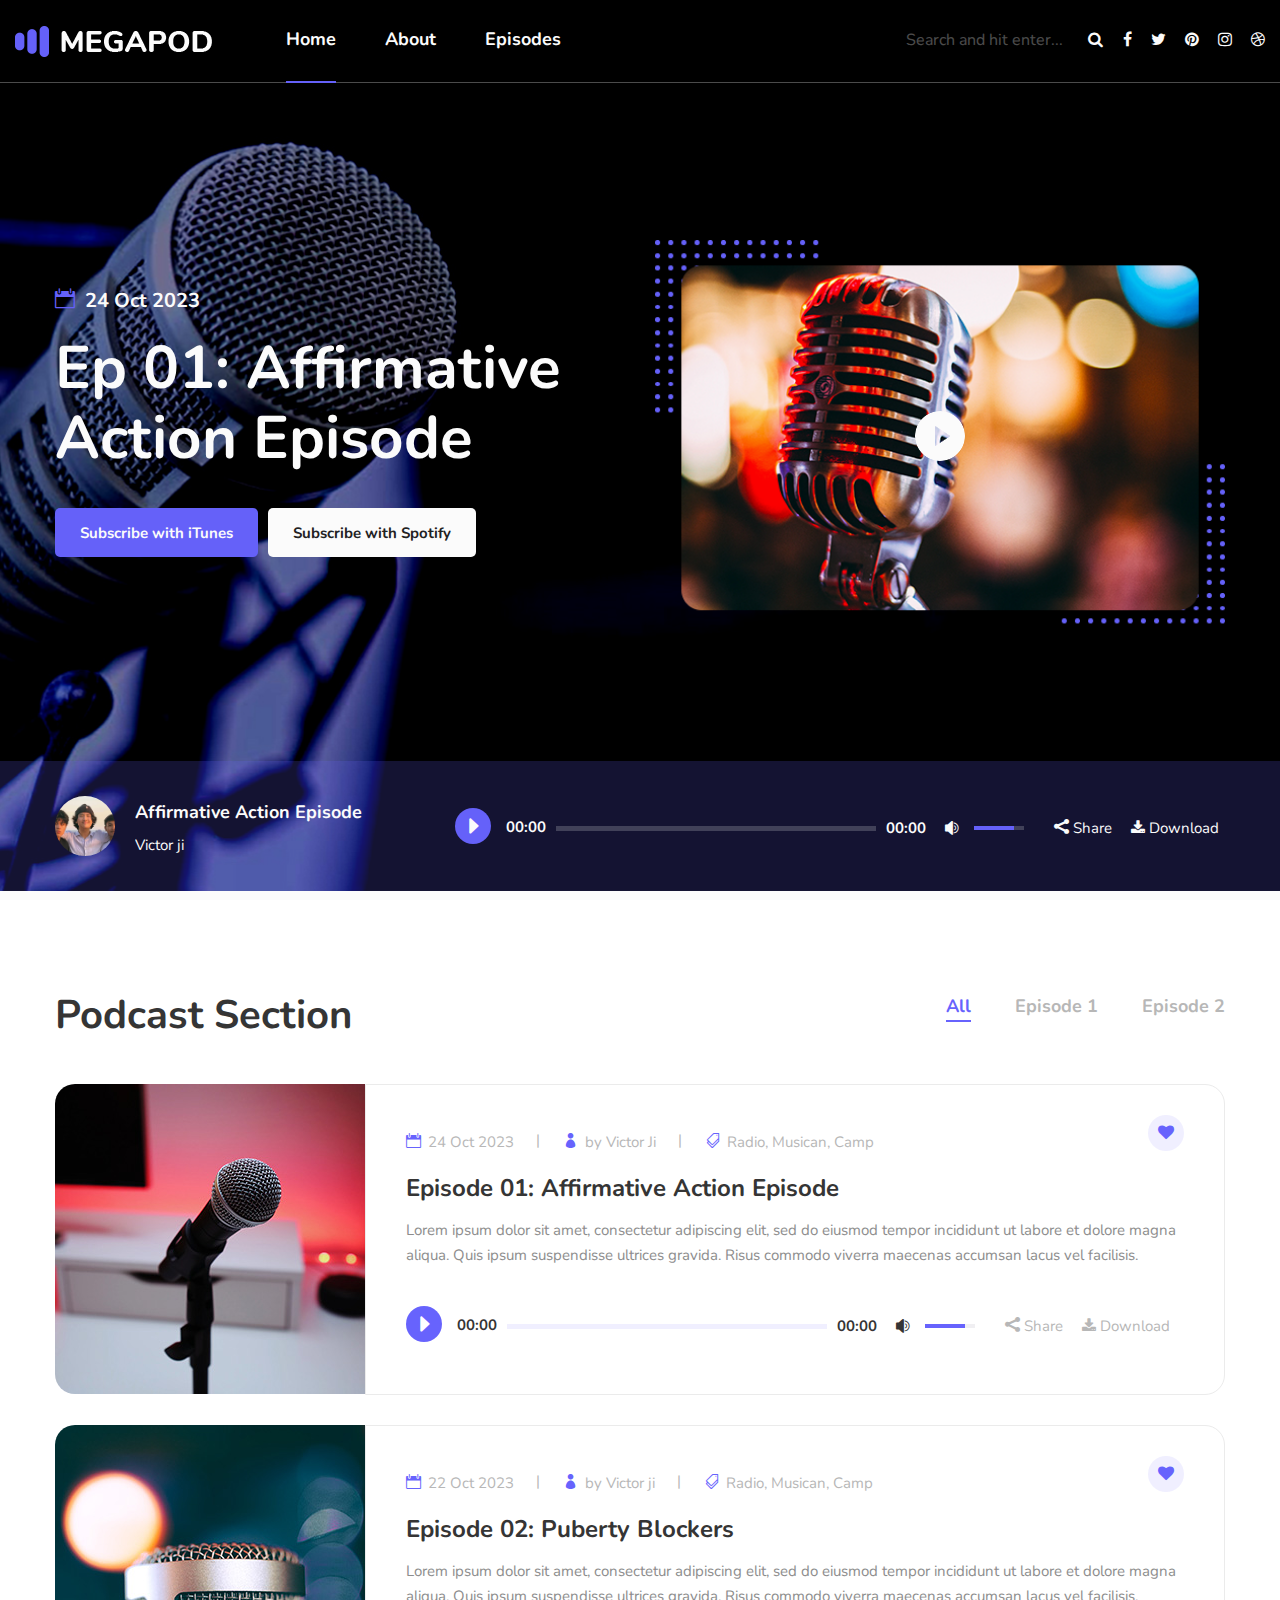
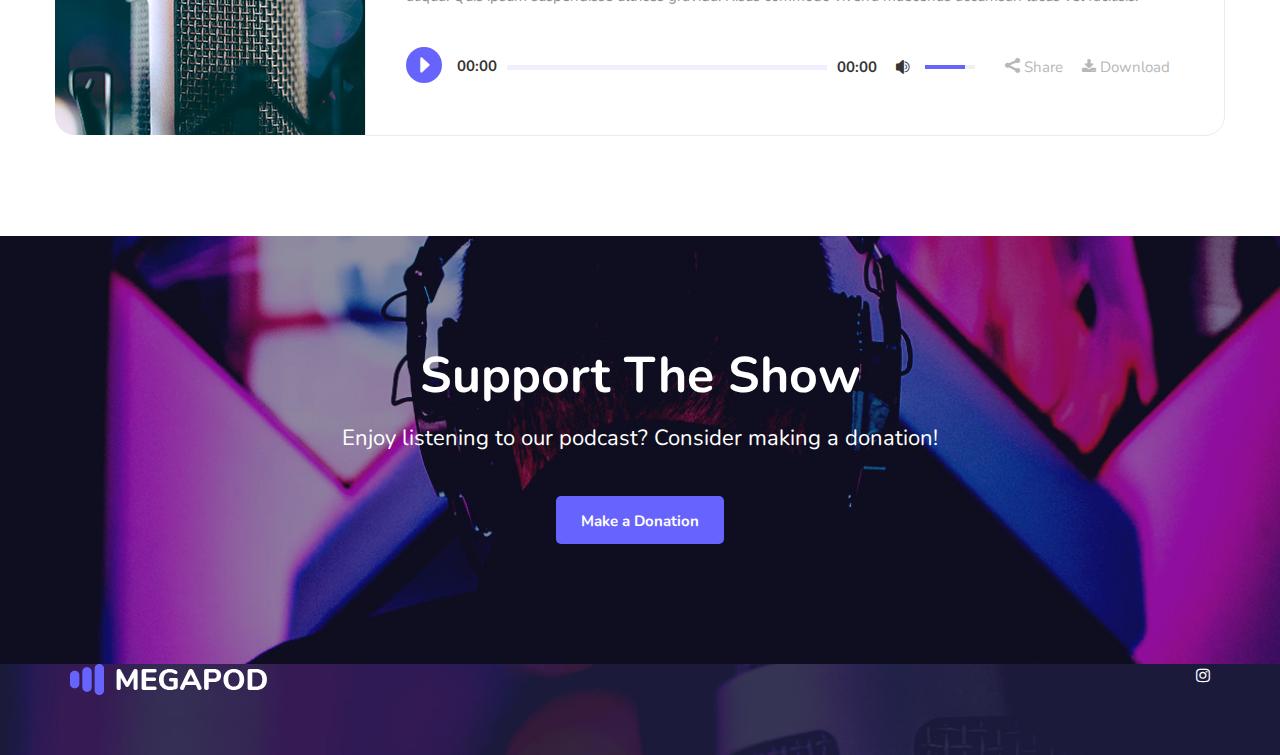
==== megapod/index.html @ f1d69425 "Add files via upload" ====
<!DOCTYPE html>
<html lang="zxx">
  <head>
    <meta charset="UTF-8" />
    <meta name="description" content="Megapod Template" />
    <meta name="keywords" content="Megapod, unica, creative, html" />
    <meta name="viewport" content="width=device-width, initial-scale=1.0" />
    <meta http-equiv="X-UA-Compatible" content="ie=edge" />
    <title>Megapod | Template</title>

    <!-- Google Font -->
    <link
      href="https://fonts.googleapis.com/css2?family=Nunito:wght@300;400;600;700;800;900&display=swap"
      rel="stylesheet"
    />

    <!-- Css Styles -->
    <link rel="stylesheet" href="css/bootstrap.min.css" type="text/css" />
    <link rel="stylesheet" href="css/font-awesome.min.css" type="text/css" />
    <link rel="stylesheet" href="css/elegant-icons.css" type="text/css" />
    <link rel="stylesheet" href="css/magnific-popup.css" type="text/css" />
    <link rel="stylesheet" href="css/owl.carousel.min.css" type="text/css" />
    <link rel="stylesheet" href="css/slicknav.min.css" type="text/css" />
    <link rel="stylesheet" href="css/style.css" type="text/css" />
  </head>

  <body>
    <!-- Page Preloder -->
    <div id="preloder">
      <div class="loader"></div>
    </div>

    <!-- Offcanvas Menu Begin -->
    <div class="offcanvas-menu-overlay"></div>
    <div class="offcanvas-menu-wrapper">
      <div class="offcanvas__search">
        <form action="#">
          <input type="text" placeholder="Search and hit enter..." />
          <button type="submit"><i class="fa fa-search"></i></button>
        </form>
      </div>
      <div class="offcanvas__logo">
        <a href="./index.html"><img src="img/logo.png" alt="" /></a>
      </div>
      <div id="mobile-menu-wrap"></div>
      <div class="offcanvas__social">
       <!-- <a href="#"><i class="fa fa-facebook"></i></a>
        <a href="#"><i class="fa fa-twitter"></i></a>
        <a href="#"><i class="fa fa-pinterest"></i></a> -->
        <a href="https://www.instagram.com/altasierra.co"><i class="fa fa-instagram"></i></a>
      </div>
    </div>
    <!-- Offcanvas Menu End -->

    <!-- Header Section Begin -->
    <header class="header">
      <div class="container-fluid">
        <div class="row">
          <div class="col-lg-8">
            <div class="header__logo">
              <a href="./index.html"><img src="img/logo.png" alt="" /></a>
            </div>
            <nav class="header__menu mobile-menu">
              <ul>
                <li class="active"><a href="./index.html">Home</a></li>
                <li><a href="./about.html">About</a></li>
                <li><a href="./episodes.html">Episodes</a></li>
                <!-- <li>
                  <a href="#">Pages</a>
                  <ul class="dropdown">
                    <li><a href="./about.html">About</a></li>
                    <li><a href="./episodes-details.html">Episodes</a></li>
                    <li><a href="./blog.html">Blog</a></li>
                    <li><a href="./blog-details.html">Blog Details</a></li>
                  </ul>
                </li> -->
                <!-- <li><a href="./contact.html">Contact</a></li> -->
              </ul>
            </nav>
          </div>
          <div class="col-lg-4">
            <div class="header__right">
              <div class="header__right__search">
                <form action="#">
                  <input type="text" placeholder="Search and hit enter..." />
                  <button type="submit"><i class="fa fa-search"></i></button>
                </form>
              </div>
              <div class="header__right__social">
                <a href="#"><i class="fa fa-facebook"></i></a>
                <a href="#"><i class="fa fa-twitter"></i></a>
                <a href="#"><i class="fa fa-pinterest"></i></a>
                <a href="#"><i class="fa fa-instagram"></i></a>
                <a href="#"><i class="fa fa-dribbble"></i></a>
              </div>
            </div>
          </div>
        </div>
        <div class="canvas__open"><i class="fa fa-bars"></i></div>
      </div>
    </header>
    <!-- Header Section End -->

    <!-- Hero Section Begin -->
    <section class="hero spad set-bg" data-setbg="img/hero/hero-bg.jpg">
      <div class="container">
        <div class="row">
          <div class="col-lg-6">
            <div class="hero__text">
              <h5><span class="icon_calendar"></span> 24 Oct 2023</h5>
              <h2>Ep 01: Affirmative Action Episode</h2>
              <a href="#" class="primary-btn">Subscribe with iTunes</a>
              <a href="#" class="primary-btn white-btn">Subscribe with Spotify</a>
            </div>
          </div>
          <div class="col-lg-6">
            <div class="hero__pic set-bg" data-setbg="img/hero/hero-video.png">
              <a
                href="https://w.soundcloud.com/player/?url=https%3A//api.soundcloud.com/tracks/249690664&color=%23ff5500&auto_play=false&hide_related=false&show_comments=true&show_user=true&show_reposts=false&show_teaser=true&visual=true"
                class="play-btn video-popup"
                ><img src="img/hero/play-btn.png" alt=""
              /></a>
            </div>
          </div>
        </div>
      </div>
      <div class="single__track">
        <div class="container">
          <div class="row">
            <div class="col-lg-4">
              <div class="single__track__item">
                <div class="single__track__item__pic">
                  <img src="img\team\victor.jpg" alt="" />
                </div>
                <div class="single__track__item__text">
                  <h5>Affirmative Action Episode</h5>
                  
                  <span>Victor ji</span>
                </div>
              </div>
            </div>
            <div class="col-lg-8">
              <div class="single__track__option">
                <div
                  class="jp-jplayer jplayer"
                  data-ancestor=".jp_container"
                  data-url="music-files\Affirmative Action Episode.mp3"
                ></div>
                <div
                  class="jp-audio jp_container"
                  role="application"
                  aria-label="media player"
                >
                  <div class="jp-gui jp-interface">
                    <!-- Player Controls -->
                    <div class="player_controls_box">
                      <button
                        class="jp-play player_button"
                        tabindex="0"
                      ></button>
                    </div>
                    <!-- Progress Bar -->
                    <div class="player_bars">
                      <div class="jp-progress">
                        <div class="jp-seek-bar">
                          <div>
                            <div class="jp-play-bar">
                              <div
                                class="jp-current-time"
                                role="timer"
                                aria-label="time"
                              >
                                0:00
                              </div>
                            </div>
                          </div>
                        </div>
                      </div>
                      <div
                        class="jp-duration ml-auto"
                        role="timer"
                        aria-label="duration"
                      >
                        00:00
                      </div>
                    </div>
                    <!-- Volume Controls -->
                    <div class="jp-volume-controls">
                      <button class="jp-mute" tabindex="0">
                        <span class="icon_volume-high"></span>
                      </button>
                      <div class="jp-volume-bar">
                        <div
                          class="jp-volume-bar-value"
                          style="width: 0%"
                        ></div>
                      </div>
                    </div>
                  </div>
                  <div class="jp-btns">
                    <a href="#"><i class="social_share"></i> Share</a>
                    <a href="#"><i class="fa fa-download"></i> Download</a>
                  </div>
                </div>
              </div>
            </div>
          </div>
        </div>
      </div>
    </section>
    <!-- Hero Section End -->

    <!-- Podcast Section Begin -->
    <section class="podcast spad">
      <div class="container">
        <div class="podcast__top">
          <div class="row">
            <div class="col-lg-5 col-md-5">
              <h2>Podcast Section</h2>
            </div>
            <div class="col-lg-7 col-md-7">
              <ul class="filter__controls">
                <li class="active" data-filter="*">All</li>
                <li data-filter=".entrepreneurship">Episode 1</li>
                <li data-filter=".media">Episode 2</li>
                <!-- <li data-filter=".tech">Tech</li>
                <li data-filter=".tutorials">Tutorials</li> -->
              </ul>
            </div>
          </div>
        </div>
        <div class="row podcast-filter">
          <div class="col-lg-12 mix entrepreneurship">
            <div class="podcast__item">
              <div class="podcast__item__pic">
                <img src="img/podcast/podcast-1.jpg" alt="" />
              </div>
              <div class="podcast__item__text">
                <a href="#" class="heart-icon"><i class="fa fa-heart"></i></a>
                <ul>
                  <li><span class="icon_calendar"></span> 24 Oct 2023</li>
                  <li><span class="icon_profile"></span> by Victor Ji</li>
                  <li>
                    <span class="icon_tags_alt"></span> Radio, Musican, Camp
                  </li>
                </ul>
                <h4>
                  Episode 01: Affirmative Action Episode
                </h4>
                <p>
                  Lorem ipsum dolor sit amet, consectetur adipiscing elit, sed
                  do eiusmod tempor incididunt ut labore et dolore magna aliqua.
                  Quis ipsum suspendisse ultrices gravida. Risus commodo viverra
                  maecenas accumsan lacus vel facilisis.
                </p>
                <div class="track__option">
                  <div
                    class="jp-jplayer jplayer"
                    data-ancestor=".jp_container-1"
                    data-url="music-files\Affirmative Action Episode.mp3"
                  ></div>
                  <div
                    class="jp-audio jp_container-1"
                    role="application"
                    aria-label="media player"
                  >
                    <div class="jp-gui jp-interface">
                      <!-- Player Controls -->
                      <div class="player_controls_box">
                        <button
                          class="jp-play player_button"
                          tabindex="0"
                        ></button>
                      </div>
                      <!-- Progress Bar -->
                      <div class="player_bars">
                        <div class="jp-progress">
                          <div class="jp-seek-bar">
                            <div>
                              <div class="jp-play-bar">
                                <div
                                  class="jp-current-time"
                                  role="timer"
                                  aria-label="time"
                                >
                                  0:00
                                </div>
                              </div>
                            </div>
                          </div>
                        </div>
                        <div
                          class="jp-duration ml-auto"
                          role="timer"
                          aria-label="duration"
                        >
                          00:00
                        </div>
                      </div>
                      <!-- Volume Controls -->
                      <div class="jp-volume-controls">
                        <button class="jp-mute" tabindex="0">
                          <span class="icon_volume-high"></span>
                        </button>
                        <div class="jp-volume-bar">
                          <div
                            class="jp-volume-bar-value"
                            style="width: 0%"
                          ></div>
                        </div>
                      </div>
                    </div>
                    <div class="jp-btns">
                      <a href="#"><i class="social_share"></i> Share</a>
                      <a href="#"><i class="fa fa-download"></i> Download</a>
                    </div>
                  </div>
                </div>
              </div>
            </div>
          </div>
          <div class="col-lg-12 mix media">
            <div class="podcast__item">
              <div class="podcast__item__pic">
                <img src="img/podcast/podcast-2.jpg" alt="" />
              </div>
              <div class="podcast__item__text">
                <a href="#" class="heart-icon"><i class="fa fa-heart"></i></a>
                <ul>
                  <li><span class="icon_calendar"></span> 22 Oct 2023</li>
                  <li><span class="icon_profile"></span> by Victor ji</li>
                  <li>
                    <span class="icon_tags_alt"></span> Radio, Musican, Camp
                  </li>
                </ul>
                <h4>
                  Episode 02: Puberty Blockers
                </h4>
                <p>
                  Lorem ipsum dolor sit amet, consectetur adipiscing elit, sed
                  do eiusmod tempor incididunt ut labore et dolore magna aliqua.
                  Quis ipsum suspendisse ultrices gravida. Risus commodo viverra
                  maecenas accumsan lacus vel facilisis.
                </p>
                <div class="track__option">
                  <div
                    class="jp-jplayer jplayer"
                    data-ancestor=".jp_container-2"
                    data-url="music-files\Puberty Blockers.mp3"
                  ></div>
                  <div
                    class="jp-audio jp_container-2"
                    role="application"
                    aria-label="media player"
                  >
                    <div class="jp-gui jp-interface">
                      <!-- Player Controls -->
                      <div class="player_controls_box">
                        <button
                          class="jp-play player_button"
                          tabindex="0"
                        ></button>
                      </div>
                      <!-- Progress Bar -->
                      <div class="player_bars">
                        <div class="jp-progress">
                          <div class="jp-seek-bar">
                            <div>
                              <div class="jp-play-bar">
                                <div
                                  class="jp-current-time"
                                  role="timer"
                                  aria-label="time"
                                >
                                  0:00
                                </div>
                              </div>
                            </div>
                          </div>
                        </div>
                        <div
                          class="jp-duration ml-auto"
                          role="timer"
                          aria-label="duration"
                        >
                          00:00
                        </div>
                      </div>
                      <!-- Volume Controls -->
                      <div class="jp-volume-controls">
                        <button class="jp-mute" tabindex="0">
                          <span class="icon_volume-high"></span>
                        </button>
                        <div class="jp-volume-bar">
                          <div
                            class="jp-volume-bar-value"
                            style="width: 0%"
                          ></div>
                        </div>
                      </div>
                    </div>
                    <div class="jp-btns">
                      <a href="#"><i class="social_share"></i> Share</a>
                      <a href="#"><i class="fa fa-download"></i> Download</a>
                    </div>
                  </div>
                </div>
              </div>
            </div>
          </div>
          <!-- <div class="col-lg-12 mix tech">
            <div class="podcast__item">
              <div class="podcast__item__pic">
                <img src="img/podcast/podcast-3.jpg" alt="" />
              </div>
              <div class="podcast__item__text">
                <a href="#" class="heart-icon"><i class="fa fa-heart"></i></a>
                <ul>
                  <li><span class="icon_calendar"></span> 7 Jun 2019</li>
                  <li><span class="icon_profile"></span> by John Smith</li>
                  <li>
                    <span class="icon_tags_alt"></span> Radio, Musican, Camp
                  </li>
                </ul>
                <h4>
                  Episode 01: 6 Powerful Tips To Creating Testimonials That Sell
                  Your
                </h4>
                <p>
                  Lorem ipsum dolor sit amet, consectetur adipiscing elit, sed
                  do eiusmod tempor incididunt ut labore et dolore magna aliqua.
                  Quis ipsum suspendisse ultrices gravida. Risus commodo viverra
                  maecenas accumsan lacus vel facilisis.
                </p>
                <div class="track__option">
                  <div
                    class="jp-jplayer jplayer"
                    data-ancestor=".jp_container-3"
                    data-url="music-files/5.mp3"
                  ></div>
                  <div
                    class="jp-audio jp_container-3"
                    role="application"
                    aria-label="media player"
                  >
                    <div class="jp-gui jp-interface">
                    Player Controls -->
                
          <!-- <div class="col-lg-12 mix tutorials">
            <div class="podcast__item">
              <div class="podcast__item__pic">
                <img src="img/podcast/podcast-4.jpg" alt="" />
              </div>
              <div class="podcast__item__text">
                <a href="#" class="heart-icon"><i class="fa fa-heart"></i></a>
                <ul>
                  <li><span class="icon_calendar"></span> 7 Jun 2019</li>
                  <li><span class="icon_profile"></span> by John Smith</li>
                  <li>
                    <span class="icon_tags_alt"></span> Radio, Musican, Camp
                  </li>
                </ul>
                <h4>
                  Episode 01: 6 Powerful Tips To Creating Testimonials That Sell
                  Your
                </h4>
                <p>
                  Lorem ipsum dolor sit amet, consectetur adipiscing elit, sed
                  do eiusmod tempor incididunt ut labore et dolore magna aliqua.
                  Quis ipsum suspendisse ultrices gravida. Risus commodo viverra
                  maecenas accumsan lacus vel facilisis.
                </p>
                <div class="track__option">
                  <div
                    class="jp-jplayer jplayer"
                    data-ancestor=".jp_container-4"
                    data-url="music-files/6.mp3"
                  ></div>
                  <div
                    class="jp-audio jp_container-4"
                    role="application"
                    aria-label="media player"
                  >
                    <div class="jp-gui jp-interface">
                       Player Controls -->
                      <!-- <div class="player_controls_box">
                        <button
                          class="jp-play player_button"
                          tabindex="0"
                        ></button>
                      </div>
                       Progress Bar -->
                    
    </section> 
    <!-- Podcast Section End -->

    <!-- Call To Action Section Begin -->
    <section class="callto spad set-bg" data-setbg="img/call-bg.jpg">
      <div class="container">
        <div class="row">
          <div class="col-lg-12">
            <div class="callto__text">
              <h2>Support The Show</h2>
              <p>Enjoy listening to our podcast? Consider making a donation!</p>
              <a href="#" class="primary-btn">Make a Donation</a>
            </div>
          </div>
        </div>
      </div>
    </section>
    <!-- Call To Action Section End -->

    <!-- Episodes Section Begin -->
    <!-- <section class="episodes spad">
      <div class="container">
        <div class="row">
          <div class="col-lg-12">
            <div class="section-title">
              <h2>Latest Episodes</h2>
            </div>
          </div>
        </div>
        <div class="row">
          <div class="col-lg-4 col-md-6">
            <div
              class="episodes__item set-bg"
              data-setbg="img/episodes/episodes-1.jpg"
            >
              <div class="tags">
                <span class="icon_tags_alt"></span> Music, Radio
              </div>
              <div class="time">
                <span class="icon_clock_alt"></span> 40 mins
              </div>
              <a
                href="https://w.soundcloud.com/player/?url=https%3A//api.soundcloud.com/tracks/249690664&color=%23ff5500&auto_play=false&hide_related=false&show_comments=true&show_user=true&show_reposts=false&show_teaser=true&visual=true"
                class="play-btn video-popup"
                ><img src="img/play.png" alt=""
              /></a>
              <div class="episodes__text">
                <h4>Episode 02: Dealing With Technical Support 10</h4>
                <p><span class="icon_calendar"></span> 16 Feb 2019</p>
              </div>
            </div>
          </div>
          <div class="col-lg-4 col-md-6">
            <div
              class="episodes__item set-bg"
              data-setbg="img/episodes/episodes-2.jpg"
            >
              <div class="tags">
                <span class="icon_tags_alt"></span> Music, Radio
              </div>
              <div class="time">
                <span class="icon_clock_alt"></span> 40 mins
              </div>
              <a
                href="https://w.soundcloud.com/player/?url=https%3A//api.soundcloud.com/tracks/249690664&color=%23ff5500&auto_play=false&hide_related=false&show_comments=true&show_user=true&show_reposts=false&show_teaser=true&visual=true"
                class="play-btn video-popup"
                ><img src="img/play.png" alt=""
              /></a>
              <div class="episodes__text">
                <h4>Episode 03: Stu Unger Rise And Fall Of A Poker Genius</h4>
                <p><span class="icon_calendar"></span> 16 Feb 2019</p>
              </div>
            </div>
          </div>
          <div class="col-lg-4 col-md-6">
            <div
              class="episodes__item set-bg"
              data-setbg="img/episodes/episodes-3.jpg"
            >
              <div class="tags">
                <span class="icon_tags_alt"></span> Music, Radio
              </div>
              <div class="time">
                <span class="icon_clock_alt"></span> 40 mins
              </div>
              <a
                href="https://w.soundcloud.com/player/?url=https%3A//api.soundcloud.com/tracks/249690664&color=%23ff5500&auto_play=false&hide_related=false&show_comments=true&show_user=true&show_reposts=false&show_teaser=true&visual=true"
                class="play-btn video-popup"
                ><img src="img/play.png" alt=""
              /></a> -->
              <!-- <div class="episodes__text">
                <h4>Episode 04: Become A Travel Pro In One Easy</h4>
                <p><span class="icon_calendar"></span> 16 Feb 2019</p>
              </div>
            </div>
          </div>
          <div class="col-lg-4 col-md-6">
            <div
              class="episodes__item set-bg"
              data-setbg="img/episodes/episodes-4.jpg"
            >
              <div class="tags">
                <span class="icon_tags_alt"></span> Music, Radio
              </div>
              <div class="time">
                <span class="icon_clock_alt"></span> 40 mins
              </div>
              <a
                href="https://w.soundcloud.com/player/?url=https%3A//api.soundcloud.com/tracks/249690664&color=%23ff5500&auto_play=false&hide_related=false&show_comments=true&show_user=true&show_reposts=false&show_teaser=true&visual=true"
                class="play-btn video-popup"
                ><img src="img/play.png" alt=""
              /></a>
              <div class="episodes__text">
                <h4>Episode 05: There Is No Competition</h4>
                <p><span class="icon_calendar"></span> 16 Feb 2019</p>
              </div>
            </div>
          </div>
          <div class="col-lg-4 col-md-6">
            <div
              class="episodes__item set-bg"
              data-setbg="img/episodes/episodes-5.jpg"
            >
              <div class="tags">
                <span class="icon_tags_alt"></span> Music, Radio
              </div>
              <div class="time">
                <span class="icon_clock_alt"></span> 40 mins
              </div>
              <a
                href="https://w.soundcloud.com/player/?url=https%3A//api.soundcloud.com/tracks/249690664&color=%23ff5500&auto_play=false&hide_related=false&show_comments=true&show_user=true&show_reposts=false&show_teaser=true&visual=true"
                class="play-btn video-popup"
                ><img src="img/play.png" alt=""
              /></a>
              <div class="episodes__text">
                <h4>Episode 06: How To Put Movies On Iphone</h4>
                <p><span class="icon_calendar"></span> 16 Feb 2019</p>
              </div>
            </div>
          </div>
          <div class="col-lg-4 col-md-6">
            <div
              class="episodes__item set-bg"
              data-setbg="img/episodes/episodes-6.jpg"
            >
              <div class="tags">
                <span class="icon_tags_alt"></span> Music, Radio
              </div>
              <div class="time">
                <span class="icon_clock_alt"></span> 40 mins
              </div>
              <a
                href="https://w.soundcloud.com/player/?url=https%3A//api.soundcloud.com/tracks/249690664&color=%23ff5500&auto_play=false&hide_related=false&show_comments=true&show_user=true&show_reposts=false&show_teaser=true&visual=true"
                class="play-btn video-popup"
                ><img src="img/play.png" alt=""
              /></a>
              <div class="episodes__text">
                <h4>Episode 02: Dealing With Technical Support 10</h4>
                <p><span class="icon_calendar"></span> 16 Feb 2019</p>
              </div>
            </div>
          </div>
        </div>
      </div>
    </section> -->
    <!-- Episodes Section End -->

    <!-- Footer Section Begin -->
    <footer class="footer set-bg" data-setbg="img/footer-bg.jpg">
      <div class="container">
        <!-- <div class="footer__subscriber"> -->
          <div class="row">
            <div class="col-lg-5">
              <!-- <div class="footer__subscriber__text">
                <h3>Sign up for our newsletter!</h3>
                <p>Subscribe to receive info on our latest news and episodes</p>
              </div> -->
            <!-- </div>
            <div class="col-lg-5 offset-lg-2">
              <form action="#" class="footer__subscriber__form">
                <input type="text" placeholder="Your email address" />
                <button type="submit" class="site-btn">Subscribe</button>
              </form> -->
            </div>
          <!-- </div> -->
        </div>
        <div class="row">
          <div class="col-lg-9 col-md-9">
            <div class="footer__widget">
              <div class="footer__logo">
                <a href="#"><img src="img/logo.png" alt="" /></a>
              </div>
            </div>
          </div>
          <div class="col-lg-3 col-md-3">
            <div class="footer__social">
              <!-- <a href="#"><i class="fa fa-facebook"></i></a>
              <a href="#"><i class="fa fa-twitter"></i></a>
              <a href="#"><i class="fa fa-pinterest"></i></a> -->
              <a href="https://www.instagram.com/altasierra.co/"><i class="fa fa-instagram"></i></a>
              <!-- <a href="#"><i class="fa fa-youtube-play"></i></a> -->
            </div>
          </div>
        </div>
      </div>
    </footer>
    <!-- Footer Section End -->

    <!-- Js Plugins -->
    <script src="js/jquery-3.3.1.min.js"></script>
    <script src="js/bootstrap.min.js"></script>
    <script src="js/jquery.magnific-popup.min.js"></script>
    <script src="js/mixitup.min.js"></script>
    <script src="js/jquery.slicknav.js"></script>
    <script src="js/owl.carousel.min.js"></script>
    <script src="js/main.js"></script>

    <!-- Music Plugin -->
    <script src="js/jquery.jplayer.min.js"></script>
    <script src="js/jplayerInit.js"></script>
  </body>
</html>
---- megapod/css/elegant-icons.css ----
@font-face {
	font-family: 'ElegantIcons';
	src:url('../fonts/ElegantIcons.eot');
	src:url('../fonts/ElegantIcons.eot?#iefix') format('embedded-opentype'),
		url('../fonts/ElegantIcons.woff') format('woff'),
		url('../fonts/ElegantIcons.ttf') format('truetype'),
		url('../fonts/ElegantIcons.svg#ElegantIcons') format('svg');
	font-weight: normal;
	font-style: normal;
}

/* Use the following CSS code if you want to use data attributes for inserting your icons */
[data-icon]:before {
	font-family: 'ElegantIcons';
	content: attr(data-icon);
	speak: none;
	font-weight: normal;
	font-variant: normal;
	text-transform: none;
	line-height: 1;
	-webkit-font-smoothing: antialiased;
	-moz-osx-font-smoothing: grayscale;
}

/* Use the following CSS code if you want to have a class per icon */
/*
Instead of a list of all class selectors,
you can use the generic selector below, but it's slower:
[class*="your-class-prefix"] {
*/
.arrow_up, .arrow_down, .arrow_left, .arrow_right, .arrow_left-up, .arrow_right-up, .arrow_right-down, .arrow_left-down, .arrow-up-down, .arrow_up-down_alt, .arrow_left-right_alt, .arrow_left-right, .arrow_expand_alt2, .arrow_expand_alt, .arrow_condense, .arrow_expand, .arrow_move, .arrow_carrot-up, .arrow_carrot-down, .arrow_carrot-left, .arrow_carrot-right, .arrow_carrot-2up, .arrow_carrot-2down, .arrow_carrot-2left, .arrow_carrot-2right, .arrow_carrot-up_alt2, .arrow_carrot-down_alt2, .arrow_carrot-left_alt2, .arrow_carrot-right_alt2, .arrow_carrot-2up_alt2, .arrow_carrot-2down_alt2, .arrow_carrot-2left_alt2, .arrow_carrot-2right_alt2, .arrow_triangle-up, .arrow_triangle-down, .arrow_triangle-left, .arrow_triangle-right, .arrow_triangle-up_alt2, .arrow_triangle-down_alt2, .arrow_triangle-left_alt2, .arrow_triangle-right_alt2, .arrow_back, .icon_minus-06, .icon_plus, .icon_close, .icon_check, .icon_minus_alt2, .icon_plus_alt2, .icon_close_alt2, .icon_check_alt2, .icon_zoom-out_alt, .icon_zoom-in_alt, .icon_search, .icon_box-empty, .icon_box-selected, .icon_minus-box, .icon_plus-box, .icon_box-checked, .icon_circle-empty, .icon_circle-slelected, .icon_stop_alt2, .icon_stop, .icon_pause_alt2, .icon_pause, .icon_menu, .icon_menu-square_alt2, .icon_menu-circle_alt2, .icon_ul, .icon_ol, .icon_adjust-horiz, .icon_adjust-vert, .icon_document_alt, .icon_documents_alt, .icon_pencil, .icon_pencil-edit_alt, .icon_pencil-edit, .icon_folder-alt, .icon_folder-open_alt, .icon_folder-add_alt, .icon_info_alt, .icon_error-oct_alt, .icon_error-circle_alt, .icon_error-triangle_alt, .icon_question_alt2, .icon_question, .icon_comment_alt, .icon_chat_alt, .icon_vol-mute_alt, .icon_volume-low_alt, .icon_volume-high_alt, .icon_quotations, .icon_quotations_alt2, .icon_clock_alt, .icon_lock_alt, .icon_lock-open_alt, .icon_key_alt, .icon_cloud_alt, .icon_cloud-upload_alt, .icon_cloud-download_alt, .icon_image, .icon_images, .icon_lightbulb_alt, .icon_gift_alt, .icon_house_alt, .icon_genius, .icon_mobile, .icon_tablet, .icon_laptop, .icon_desktop, .icon_camera_alt, .icon_mail_alt, .icon_cone_alt, .icon_ribbon_alt, .icon_bag_alt, .icon_creditcard, .icon_cart_alt, .icon_paperclip, .icon_tag_alt, .icon_tags_alt, .icon_trash_alt, .icon_cursor_alt, .icon_mic_alt, .icon_compass_alt, .icon_pin_alt, .icon_pushpin_alt, .icon_map_alt, .icon_drawer_alt, .icon_toolbox_alt, .icon_book_alt, .icon_calendar, .icon_film, .icon_table, .icon_contacts_alt, .icon_headphones, .icon_lifesaver, .icon_piechart, .icon_refresh, .icon_link_alt, .icon_link, .icon_loading, .icon_blocked, .icon_archive_alt, .icon_heart_alt, .icon_star_alt, .icon_star-half_alt, .icon_star, .icon_star-half, .icon_tools, .icon_tool, .icon_cog, .icon_cogs, .arrow_up_alt, .arrow_down_alt, .arrow_left_alt, .arrow_right_alt, .arrow_left-up_alt, .arrow_right-up_alt, .arrow_right-down_alt, .arrow_left-down_alt, .arrow_condense_alt, .arrow_expand_alt3, .arrow_carrot_up_alt, .arrow_carrot-down_alt, .arrow_carrot-left_alt, .arrow_carrot-right_alt, .arrow_carrot-2up_alt, .arrow_carrot-2dwnn_alt, .arrow_carrot-2left_alt, .arrow_carrot-2right_alt, .arrow_triangle-up_alt, .arrow_triangle-down_alt, .arrow_triangle-left_alt, .arrow_triangle-right_alt, .icon_minus_alt, .icon_plus_alt, .icon_close_alt, .icon_check_alt, .icon_zoom-out, .icon_zoom-in, .icon_stop_alt, .icon_menu-square_alt, .icon_menu-circle_alt, .icon_document, .icon_documents, .icon_pencil_alt, .icon_folder, .icon_folder-open, .icon_folder-add, .icon_folder_upload, .icon_folder_download, .icon_info, .icon_error-circle, .icon_error-oct, .icon_error-triangle, .icon_question_alt, .icon_comment, .icon_chat, .icon_vol-mute, .icon_volume-low, .icon_volume-high, .icon_quotations_alt, .icon_clock, .icon_lock, .icon_lock-open, .icon_key, .icon_cloud, .icon_cloud-upload, .icon_cloud-download, .icon_lightbulb, .icon_gift, .icon_house, .icon_camera, .icon_mail, .icon_cone, .icon_ribbon, .icon_bag, .icon_cart, .icon_tag, .icon_tags, .icon_trash, .icon_cursor, .icon_mic, .icon_compass, .icon_pin, .icon_pushpin, .icon_map, .icon_drawer, .icon_toolbox, .icon_book, .icon_contacts, .icon_archive, .icon_heart, .icon_profile, .icon_group, .icon_grid-2x2, .icon_grid-3x3, .icon_music, .icon_pause_alt, .icon_phone, .icon_upload, .icon_download, .social_facebook, .social_twitter, .social_pinterest, .social_googleplus, .social_tumblr, .social_tumbleupon, .social_wordpress, .social_instagram, .social_dribbble, .social_vimeo, .social_linkedin, .social_rss, .social_deviantart, .social_share, .social_myspace, .social_skype, .social_youtube, .social_picassa, .social_googledrive, .social_flickr, .social_blogger, .social_spotify, .social_delicious, .social_facebook_circle, .social_twitter_circle, .social_pinterest_circle, .social_googleplus_circle, .social_tumblr_circle, .social_stumbleupon_circle, .social_wordpress_circle, .social_instagram_circle, .social_dribbble_circle, .social_vimeo_circle, .social_linkedin_circle, .social_rss_circle, .social_deviantart_circle, .social_share_circle, .social_myspace_circle, .social_skype_circle, .social_youtube_circle, .social_picassa_circle, .social_googledrive_alt2, .social_flickr_circle, .social_blogger_circle, .social_spotify_circle, .social_delicious_circle, .social_facebook_square, .social_twitter_square, .social_pinterest_square, .social_googleplus_square, .social_tumblr_square, .social_stumbleupon_square, .social_wordpress_square, .social_instagram_square, .social_dribbble_square, .social_vimeo_square, .social_linkedin_square, .social_rss_square, .social_deviantart_square, .social_share_square, .social_myspace_square, .social_skype_square, .social_youtube_square, .social_picassa_square, .social_googledrive_square, .social_flickr_square, .social_blogger_square, .social_spotify_square, .social_delicious_square, .icon_printer, .icon_calulator, .icon_building, .icon_floppy, .icon_drive, .icon_search-2, .icon_id, .icon_id-2, .icon_puzzle, .icon_like, .icon_dislike, .icon_mug, .icon_currency, .icon_wallet, .icon_pens, .icon_easel, .icon_flowchart, .icon_datareport, .icon_briefcase, .icon_shield, .icon_percent, .icon_globe, .icon_globe-2, .icon_target, .icon_hourglass, .icon_balance, .icon_rook, .icon_printer-alt, .icon_calculator_alt, .icon_building_alt, .icon_floppy_alt, .icon_drive_alt, .icon_search_alt, .icon_id_alt, .icon_id-2_alt, .icon_puzzle_alt, .icon_like_alt, .icon_dislike_alt, .icon_mug_alt, .icon_currency_alt, .icon_wallet_alt, .icon_pens_alt, .icon_easel_alt, .icon_flowchart_alt, .icon_datareport_alt, .icon_briefcase_alt, .icon_shield_alt, .icon_percent_alt, .icon_globe_alt, .icon_clipboard {
	font-family: 'ElegantIcons';
	speak: none;
	font-style: normal;
	font-weight: normal;
	font-variant: normal;
	text-transform: none;
	line-height: 1;
	-webkit-font-smoothing: antialiased;
}
.arrow_up:before {
	content: "\21";
}
.arrow_down:before {
	content: "\22";
}
.arrow_left:before {
	content: "\23";
}
.arrow_right:before {
	content: "\24";
}
.arrow_left-up:before {
	content: "\25";
}
.arrow_right-up:before {
	content: "\26";
}
.arrow_right-down:before {
	content: "\27";
}
.arrow_left-down:before {
	content: "\28";
}
.arrow-up-down:before {
	content: "\29";
}
.arrow_up-down_alt:before {
	content: "\2a";
}
.arrow_left-right_alt:before {
	content: "\2b";
}
.arrow_left-right:before {
	content: "\2c";
}
.arrow_expand_alt2:before {
	content: "\2d";
}
.arrow_expand_alt:before {
	content: "\2e";
}
.arrow_condense:before {
	content: "\2f";
}
.arrow_expand:before {
	content: "\30";
}
.arrow_move:before {
	content: "\31";
}
.arrow_carrot-up:before {
	content: "\32";
}
.arrow_carrot-down:before {
	content: "\33";
}
.arrow_carrot-left:before {
	content: "\34";
}
.arrow_carrot-right:before {
	content: "\35";
}
.arrow_carrot-2up:before {
	content: "\36";
}
.arrow_carrot-2down:before {
	content: "\37";
}
.arrow_carrot-2left:before {
	content: "\38";
}
.arrow_carrot-2right:before {
	content: "\39";
}
.arrow_carrot-up_alt2:before {
	content: "\3a";
}
.arrow_carrot-down_alt2:before {
	content: "\3b";
}
.arrow_carrot-left_alt2:before {
	content: "\3c";
}
.arrow_carrot-right_alt2:before {
	content: "\3d";
}
.arrow_carrot-2up_alt2:before {
	content: "\3e";
}
.arrow_carrot-2down_alt2:before {
	content: "\3f";
}
.arrow_carrot-2left_alt2:before {
	content: "\40";
}
.arrow_carrot-2right_alt2:before {
	content: "\41";
}
.arrow_triangle-up:before {
	content: "\42";
}
.arrow_triangle-down:before {
	content: "\43";
}
.arrow_triangle-left:before {
	content: "\44";
}
.arrow_triangle-right:before {
	content: "\45";
}
.arrow_triangle-up_alt2:before {
	content: "\46";
}
.arrow_triangle-down_alt2:before {
	content: "\47";
}
.arrow_triangle-left_alt2:before {
	content: "\48";
}
.arrow_triangle-right_alt2:before {
	content: "\49";
}
.arrow_back:before {
	content: "\4a";
}
.icon_minus-06:before {
	content: "\4b";
}
.icon_plus:before {
	content: "\4c";
}
.icon_close:before {
	content: "\4d";
}
.icon_check:before {
	content: "\4e";
}
.icon_minus_alt2:before {
	content: "\4f";
}
.icon_plus_alt2:before {
	content: "\50";
}
.icon_close_alt2:before {
	content: "\51";
}
.icon_check_alt2:before {
	content: "\52";
}
.icon_zoom-out_alt:before {
	content: "\53";
}
.icon_zoom-in_alt:before {
	content: "\54";
}
.icon_search:before {
	content: "\55";
}
.icon_box-empty:before {
	content: "\56";
}
.icon_box-selected:before {
	content: "\57";
}
.icon_minus-box:before {
	content: "\58";
}
.icon_plus-box:before {
	content: "\59";
}
.icon_box-checked:before {
	content: "\5a";
}
.icon_circle-empty:before {
	content: "\5b";
}
.icon_circle-slelected:before {
	content: "\5c";
}
.icon_stop_alt2:before {
	content: "\5d";
}
.icon_stop:before {
	content: "\5e";
}
.icon_pause_alt2:before {
	content: "\5f";
}
.icon_pause:before {
	content: "\60";
}
.icon_menu:before {
	content: "\61";
}
.icon_menu-square_alt2:before {
	content: "\62";
}
.icon_menu-circle_alt2:before {
	content: "\63";
}
.icon_ul:before {
	content: "\64";
}
.icon_ol:before {
	content: "\65";
}
.icon_adjust-horiz:before {
	content: "\66";
}
.icon_adjust-vert:before {
	content: "\67";
}
.icon_document_alt:before {
	content: "\68";
}
.icon_documents_alt:before {
	content: "\69";
}
.icon_pencil:before {
	content: "\6a";
}
.icon_pencil-edit_alt:before {
	content: "\6b";
}
.icon_pencil-edit:before {
	content: "\6c";
}
.icon_folder-alt:before {
	content: "\6d";
}
.icon_folder-open_alt:before {
	content: "\6e";
}
.icon_folder-add_alt:before {
	content: "\6f";
}
.icon_info_alt:before {
	content: "\70";
}
.icon_error-oct_alt:before {
	content: "\71";
}
.icon_error-circle_alt:before {
	content: "\72";
}
.icon_error-triangle_alt:before {
	content: "\73";
}
.icon_question_alt2:before {
	content: "\74";
}
.icon_question:before {
	content: "\75";
}
.icon_comment_alt:before {
	content: "\76";
}
.icon_chat_alt:before {
	content: "\77";
}
.icon_vol-mute_alt:before {
	content: "\78";
}
.icon_volume-low_alt:before {
	content: "\79";
}
.icon_volume-high_alt:before {
	content: "\7a";
}
.icon_quotations:before {
	content: "\7b";
}
.icon_quotations_alt2:before {
	content: "\7c";
}
.icon_clock_alt:before {
	content: "\7d";
}
.icon_lock_alt:before {
	content: "\7e";
}
.icon_lock-open_alt:before {
	content: "\e000";
}
.icon_key_alt:before {
	content: "\e001";
}
.icon_cloud_alt:before {
	content: "\e002";
}
.icon_cloud-upload_alt:before {
	content: "\e003";
}
.icon_cloud-download_alt:before {
	content: "\e004";
}
.icon_image:before {
	content: "\e005";
}
.icon_images:before {
	content: "\e006";
}
.icon_lightbulb_alt:before {
	content: "\e007";
}
.icon_gift_alt:before {
	content: "\e008";
}
.icon_house_alt:before {
	content: "\e009";
}
.icon_genius:before {
	content: "\e00a";
}
.icon_mobile:before {
	content: "\e00b";
}
.icon_tablet:before {
	content: "\e00c";
}
.icon_laptop:before {
	content: "\e00d";
}
.icon_desktop:before {
	content: "\e00e";
}
.icon_camera_alt:before {
	content: "\e00f";
}
.icon_mail_alt:before {
	content: "\e010";
}
.icon_cone_alt:before {
	content: "\e011";
}
.icon_ribbon_alt:before {
	content: "\e012";
}
.icon_bag_alt:before {
	content: "\e013";
}
.icon_creditcard:before {
	content: "\e014";
}
.icon_cart_alt:before {
	content: "\e015";
}
.icon_paperclip:before {
	content: "\e016";
}
.icon_tag_alt:before {
	content: "\e017";
}
.icon_tags_alt:before {
	content: "\e018";
}
.icon_trash_alt:before {
	content: "\e019";
}
.icon_cursor_alt:before {
	content: "\e01a";
}
.icon_mic_alt:before {
	content: "\e01b";
}
.icon_compass_alt:before {
	content: "\e01c";
}
.icon_pin_alt:before {
	content: "\e01d";
}
.icon_pushpin_alt:before {
	content: "\e01e";
}
.icon_map_alt:before {
	content: "\e01f";
}
.icon_drawer_alt:before {
	content: "\e020";
}
.icon_toolbox_alt:before {
	content: "\e021";
}
.icon_book_alt:before {
	content: "\e022";
}
.icon_calendar:before {
	content: "\e023";
}
.icon_film:before {
	content: "\e024";
}
.icon_table:before {
	content: "\e025";
}
.icon_contacts_alt:before {
	content: "\e026";
}
.icon_headphones:before {
	content: "\e027";
}
.icon_lifesaver:before {
	content: "\e028";
}
.icon_piechart:before {
	content: "\e029";
}
.icon_refresh:before {
	content: "\e02a";
}
.icon_link_alt:before {
	content: "\e02b";
}
.icon_link:before {
	content: "\e02c";
}
.icon_loading:before {
	content: "\e02d";
}
.icon_blocked:before {
	content: "\e02e";
}
.icon_archive_alt:before {
	content: "\e02f";
}
.icon_heart_alt:before {
	content: "\e030";
}
.icon_star_alt:before {
	content: "\e031";
}
.icon_star-half_alt:before {
	content: "\e032";
}
.icon_star:before {
	content: "\e033";
}
.icon_star-half:before {
	content: "\e034";
}
.icon_tools:before {
	content: "\e035";
}
.icon_tool:before {
	content: "\e036";
}
.icon_cog:before {
	content: "\e037";
}
.icon_cogs:before {
	content: "\e038";
}
.arrow_up_alt:before {
	content: "\e039";
}
.arrow_down_alt:before {
	content: "\e03a";
}
.arrow_left_alt:before {
	content: "\e03b";
}
.arrow_right_alt:before {
	content: "\e03c";
}
.arrow_left-up_alt:before {
	content: "\e03d";
}
.arrow_right-up_alt:before {
	content: "\e03e";
}
.arrow_right-down_alt:before {
	content: "\e03f";
}
.arrow_left-down_alt:before {
	content: "\e040";
}
.arrow_condense_alt:before {
	content: "\e041";
}
.arrow_expand_alt3:before {
	content: "\e042";
}
.arrow_carrot_up_alt:before {
	content: "\e043";
}
.arrow_carrot-down_alt:before {
	content: "\e044";
}
.arrow_carrot-left_alt:before {
	content: "\e045";
}
.arrow_carrot-right_alt:before {
	content: "\e046";
}
.arrow_carrot-2up_alt:before {
	content: "\e047";
}
.arrow_carrot-2dwnn_alt:before {
	content: "\e048";
}
.arrow_carrot-2left_alt:before {
	content: "\e049";
}
.arrow_carrot-2right_alt:before {
	content: "\e04a";
}
.arrow_triangle-up_alt:before {
	content: "\e04b";
}
.arrow_triangle-down_alt:before {
	content: "\e04c";
}
.arrow_triangle-left_alt:before {
	content: "\e04d";
}
.arrow_triangle-right_alt:before {
	content: "\e04e";
}
.icon_minus_alt:before {
	content: "\e04f";
}
.icon_plus_alt:before {
	content: "\e050";
}
.icon_close_alt:before {
	content: "\e051";
}
.icon_check_alt:before {
	content: "\e052";
}
.icon_zoom-out:before {
	content: "\e053";
}
.icon_zoom-in:before {
	content: "\e054";
}
.icon_stop_alt:before {
	content: "\e055";
}
.icon_menu-square_alt:before {
	content: "\e056";
}
.icon_menu-circle_alt:before {
	content: "\e057";
}
.icon_document:before {
	content: "\e058";
}
.icon_documents:before {
	content: "\e059";
}
.icon_pencil_alt:before {
	content: "\e05a";
}
.icon_folder:before {
	content: "\e05b";
}
.icon_folder-open:before {
	content: "\e05c";
}
.icon_folder-add:before {
	content: "\e05d";
}
.icon_folder_upload:before {
	content: "\e05e";
}
.icon_folder_download:before {
	content: "\e05f";
}
.icon_info:before {
	content: "\e060";
}
.icon_error-circle:before {
	content: "\e061";
}
.icon_error-oct:before {
	content: "\e062";
}
.icon_error-triangle:before {
	content: "\e063";
}
.icon_question_alt:before {
	content: "\e064";
}
.icon_comment:before {
	content: "\e065";
}
.icon_chat:before {
	content: "\e066";
}
.icon_vol-mute:before {
	content: "\e067";
}
.icon_volume-low:before {
	content: "\e068";
}
.icon_volume-high:before {
	content: "\e069";
}
.icon_quotations_alt:before {
	content: "\e06a";
}
.icon_clock:before {
	content: "\e06b";
}
.icon_lock:before {
	content: "\e06c";
}
.icon_lock-open:before {
	content: "\e06d";
}
.icon_key:before {
	content: "\e06e";
}
.icon_cloud:before {
	content: "\e06f";
}
.icon_cloud-upload:before {
	content: "\e070";
}
.icon_cloud-download:before {
	content: "\e071";
}
.icon_lightbulb:before {
	content: "\e072";
}
.icon_gift:before {
	content: "\e073";
}
.icon_house:before {
	content: "\e074";
}
.icon_camera:before {
	content: "\e075";
}
.icon_mail:before {
	content: "\e076";
}
.icon_cone:before {
	content: "\e077";
}
.icon_ribbon:before {
	content: "\e078";
}
.icon_bag:before {
	content: "\e079";
}
.icon_cart:before {
	content: "\e07a";
}
.icon_tag:before {
	content: "\e07b";
}
.icon_tags:before {
	content: "\e07c";
}
.icon_trash:before {
	content: "\e07d";
}
.icon_cursor:before {
	content: "\e07e";
}
.icon_mic:before {
	content: "\e07f";
}
.icon_compass:before {
	content: "\e080";
}
.icon_pin:before {
	content: "\e081";
}
.icon_pushpin:before {
	content: "\e082";
}
.icon_map:before {
	content: "\e083";
}
.icon_drawer:before {
	content: "\e084";
}
.icon_toolbox:before {
	content: "\e085";
}
.icon_book:before {
	content: "\e086";
}
.icon_contacts:before {
	content: "\e087";
}
.icon_archive:before {
	content: "\e088";
}
.icon_heart:before {
	content: "\e089";
}
.icon_profile:before {
	content: "\e08a";
}
.icon_group:before {
	content: "\e08b";
}
.icon_grid-2x2:before {
	content: "\e08c";
}
.icon_grid-3x3:before {
	content: "\e08d";
}
.icon_music:before {
	content: "\e08e";
}
.icon_pause_alt:before {
	content: "\e08f";
}
.icon_phone:before {
	content: "\e090";
}
.icon_upload:before {
	content: "\e091";
}
.icon_download:before {
	content: "\e092";
}
.social_facebook:before {
	content: "\e093";
}
.social_twitter:before {
	content: "\e094";
}
.social_pinterest:before {
	content: "\e095";
}
.social_googleplus:before {
	content: "\e096";
}
.social_tumblr:before {
	content: "\e097";
}
.social_tumbleupon:before {
	content: "\e098";
}
.social_wordpress:before {
	content: "\e099";
}
.social_instagram:before {
	content: "\e09a";
}
.social_dribbble:before {
	content: "\e09b";
}
.social_vimeo:before {
	content: "\e09c";
}
.social_linkedin:before {
	content: "\e09d";
}
.social_rss:before {
	content: "\e09e";
}
.social_deviantart:before {
	content: "\e09f";
}
.social_share:before {
	content: "\e0a0";
}
.social_myspace:before {
	content: "\e0a1";
}
.social_skype:before {
	content: "\e0a2";
}
.social_youtube:before {
	content: "\e0a3";
}
.social_picassa:before {
	content: "\e0a4";
}
.social_googledrive:before {
	content: "\e0a5";
}
.social_flickr:before {
	content: "\e0a6";
}
.social_blogger:before {
	content: "\e0a7";
}
.social_spotify:before {
	content: "\e0a8";
}
.social_delicious:before {
	content: "\e0a9";
}
.social_facebook_circle:before {
	content: "\e0aa";
}
.social_twitter_circle:before {
	content: "\e0ab";
}
.social_pinterest_circle:before {
	content: "\e0ac";
}
.social_googleplus_circle:before {
	content: "\e0ad";
}
.social_tumblr_circle:before {
	content: "\e0ae";
}
.social_stumbleupon_circle:before {
	content: "\e0af";
}
.social_wordpress_circle:before {
	content: "\e0b0";
}
.social_instagram_circle:before {
	content: "\e0b1";
}
.social_dribbble_circle:before {
	content: "\e0b2";
}
.social_vimeo_circle:before {
	content: "\e0b3";
}
.social_linkedin_circle:before {
	content: "\e0b4";
}
.social_rss_circle:before {
	content: "\e0b5";
}
.social_deviantart_circle:before {
	content: "\e0b6";
}
.social_share_circle:before {
	content: "\e0b7";
}
.social_myspace_circle:before {
	content: "\e0b8";
}
.social_skype_circle:before {
	content: "\e0b9";
}
.social_youtube_circle:before {
	content: "\e0ba";
}
.social_picassa_circle:before {
	content: "\e0bb";
}
.social_googledrive_alt2:before {
	content: "\e0bc";
}
.social_flickr_circle:before {
	content: "\e0bd";
}
.social_blogger_circle:before {
	content: "\e0be";
}
.social_spotify_circle:before {
	content: "\e0bf";
}
.social_delicious_circle:before {
	content: "\e0c0";
}
.social_facebook_square:before {
	content: "\e0c1";
}
.social_twitter_square:before {
	content: "\e0c2";
}
.social_pinterest_square:before {
	content: "\e0c3";
}
.social_googleplus_square:before {
	content: "\e0c4";
}
.social_tumblr_square:before {
	content: "\e0c5";
}
.social_stumbleupon_square:before {
	content: "\e0c6";
}
.social_wordpress_square:before {
	content: "\e0c7";
}
.social_instagram_square:before {
	content: "\e0c8";
}
.social_dribbble_square:before {
	content: "\e0c9";
}
.social_vimeo_square:before {
	content: "\e0ca";
}
.social_linkedin_square:before {
	content: "\e0cb";
}
.social_rss_square:before {
	content: "\e0cc";
}
.social_deviantart_square:before {
	content: "\e0cd";
}
.social_share_square:before {
	content: "\e0ce";
}
.social_myspace_square:before {
	content: "\e0cf";
}
.social_skype_square:before {
	content: "\e0d0";
}
.social_youtube_square:before {
	content: "\e0d1";
}
.social_picassa_square:before {
	content: "\e0d2";
}
.social_googledrive_square:before {
	content: "\e0d3";
}
.social_flickr_square:before {
	content: "\e0d4";
}
.social_blogger_square:before {
	content: "\e0d5";
}
.social_spotify_square:before {
	content: "\e0d6";
}
.social_delicious_square:before {
	content: "\e0d7";
}
.icon_printer:before {
	content: "\e103";
}
.icon_calulator:before {
	content: "\e0ee";
}
.icon_building:before {
	content: "\e0ef";
}
.icon_floppy:before {
	content: "\e0e8";
}
.icon_drive:before {
	content: "\e0ea";
}
.icon_search-2:before {
	content: "\e101";
}
.icon_id:before {
	content: "\e107";
}
.icon_id-2:before {
	content: "\e108";
}
.icon_puzzle:before {
	content: "\e102";
}
.icon_like:before {
	content: "\e106";
}
.icon_dislike:before {
	content: "\e0eb";
}
.icon_mug:before {
	content: "\e105";
}
.icon_currency:before {
	content: "\e0ed";
}
.icon_wallet:before {
	content: "\e100";
}
.icon_pens:before {
	content: "\e104";
}
.icon_easel:before {
	content: "\e0e9";
}
.icon_flowchart:before {
	content: "\e109";
}
.icon_datareport:before {
	content: "\e0ec";
}
.icon_briefcase:before {
	content: "\e0fe";
}
.icon_shield:before {
	content: "\e0f6";
}
.icon_percent:before {
	content: "\e0fb";
}
.icon_globe:before {
	content: "\e0e2";
}
.icon_globe-2:before {
	content: "\e0e3";
}
.icon_target:before {
	content: "\e0f5";
}
.icon_hourglass:before {
	content: "\e0e1";
}
.icon_balance:before {
	content: "\e0ff";
}
.icon_rook:before {
	content: "\e0f8";
}
.icon_printer-alt:before {
	content: "\e0fa";
}
.icon_calculator_alt:before {
	content: "\e0e7";
}
.icon_building_alt:before {
	content: "\e0fd";
}
.icon_floppy_alt:before {
	content: "\e0e4";
}
.icon_drive_alt:before {
	content: "\e0e5";
}
.icon_search_alt:before {
	content: "\e0f7";
}
.icon_id_alt:before {
	content: "\e0e0";
}
.icon_id-2_alt:before {
	content: "\e0fc";
}
.icon_puzzle_alt:before {
	content: "\e0f9";
}
.icon_like_alt:before {
	content: "\e0dd";
}
.icon_dislike_alt:before {
	content: "\e0f1";
}
.icon_mug_alt:before {
	content: "\e0dc";
}
.icon_currency_alt:before {
	content: "\e0f3";
}
.icon_wallet_alt:before {
	content: "\e0d8";
}
.icon_pens_alt:before {
	content: "\e0db";
}
.icon_easel_alt:before {
	content: "\e0f0";
}
.icon_flowchart_alt:before {
	content: "\e0df";
}
.icon_datareport_alt:before {
	content: "\e0f2";
}
.icon_briefcase_alt:before {
	content: "\e0f4";
}
.icon_shield_alt:before {
	content: "\e0d9";
}
.icon_percent_alt:before {
	content: "\e0da";
}
.icon_globe_alt:before {
	content: "\e0de";
}
.icon_clipboard:before {
	content: "\e0e6";
}


	.glyph {
		float: left;
		text-align: center;
		padding: .75em;
		margin: .4em 1.5em .75em 0;
		width: 6em;
text-shadow: none;
	}
        .glyph_big {
        font-size: 128px;
        color: #59c5dc;
        float: left;
        margin-right: 20px;
        }

        .glyph div { padding-bottom: 10px;}

	.glyph input {
		font-family: consolas, monospace;
		font-size: 12px;
		width: 100%;
		text-align: center;
		border: 0;
		box-shadow: 0 0 0 1px #ccc;
		padding: .2em;
                -moz-border-radius: 5px;
                -webkit-border-radius: 5px;
	}
	.centered {
		margin-left: auto;
		margin-right: auto;
	}
	.glyph .fs1 {
		font-size: 2em;
	}
---- megapod/css/style.css ----
/******************************************************************
Theme Name: Megapod
Description: Mogapod Music Tamplate
Author: theDevNinja
Author URI: https://alitahir.netlify.app/
Version: 1.0
Created: theDevNinja
******************************************************************/

/*------------------------------------------------------------------
[Table of contents]

1.  Template default CSS
	1.1	Variables
	1.2	Mixins
	1.3	Flexbox
	1.4	Reset
2.  Helper Css
3.  Header Section
4.  Hero Section
5.  Services Section
6.  Track Section
7.  Countdown Section
8.  Team Section
9.  Contact
10.  Footer Style
-------------------------------------------------------------------*/

/*----------------------------------------*/
/* Template default CSS
/*----------------------------------------*/

html,
body {
	height: 100%;
	font-family: "Nunito", sans-serif;
	-webkit-font-smoothing: antialiased;
	font-smoothing: antialiased;
}

h1,
h2,
h3,
h4,
h5,
h6 {
	margin: 0;
	color: #111111;
	font-weight: 400;
	font-family: "Nunito", sans-serif;
}

h1 {
	font-size: 70px;
}

h2 {
	font-size: 36px;
}

h3 {
	font-size: 30px;
}

h4 {
	font-size: 24px;
}

h5 {
	font-size: 18px;
}

h6 {
	font-size: 16px;
}

p {
	font-size: 15px;
	font-family: "Nunito", sans-serif;
	color: #8d8d8d;
	font-weight: 400;
	line-height: 25px;
	margin: 0 0 15px 0;
}

img {
	max-width: 100%;
}

input:focus,
select:focus,
button:focus,
textarea:focus {
	outline: none;
}

a:hover,
a:focus {
	text-decoration: none;
	outline: none;
	color: #ffffff;
}

ul,
ol {
	padding: 0;
	margin: 0;
}

/*---------------------
  Helper CSS
-----------------------*/

.section-title {
	margin-bottom: 45px;
	text-align: center;
}

.section-title h2 {
	font-size: 40px;
	color: #353535;
	font-weight: 700;
}

.set-bg {
	background-repeat: no-repeat;
	background-size: cover;
	background-position: top center;
}

.spad {
	padding-top: 100px;
	padding-bottom: 100px;
}

.text-white h1,
.text-white h2,
.text-white h3,
.text-white h4,
.text-white h5,
.text-white h6,
.text-white p,
.text-white span,
.text-white li,
.text-white a {
	color: #fff;
}

/* buttons */

.primary-btn {
	display: inline-block;
	font-size: 15px;
	font-weight: 700;
	padding: 14px 25px 12px;
	color: #ffffff;
	background: #6763fd;
	border-radius: 5px;
}

.primary-btn.white-btn {
	background: #ffffff;
	margin-left: 6px;
	color: #232323;
}

.site-btn {
	font-size: 15px;
	color: #ffffff;
	font-weight: 700;
	background: #6763fd;
	display: inline-block;
	padding: 9px 26px 8px;
	border-radius: 50px;
	border: none;
}

/* Preloder */

#preloder {
	position: fixed;
	width: 100%;
	height: 100%;
	top: 0;
	left: 0;
	z-index: 999999;
	background: #000;
}

.loader {
	width: 40px;
	height: 40px;
	position: absolute;
	top: 50%;
	left: 50%;
	margin-top: -13px;
	margin-left: -13px;
	border-radius: 60px;
	animation: loader 0.8s linear infinite;
	-webkit-animation: loader 0.8s linear infinite;
}

@keyframes loader {
	0% {
		-webkit-transform: rotate(0deg);
		transform: rotate(0deg);
		border: 4px solid #f44336;
		border-left-color: transparent;
	}
	50% {
		-webkit-transform: rotate(180deg);
		transform: rotate(180deg);
		border: 4px solid #673ab7;
		border-left-color: transparent;
	}
	100% {
		-webkit-transform: rotate(360deg);
		transform: rotate(360deg);
		border: 4px solid #f44336;
		border-left-color: transparent;
	}
}

@-webkit-keyframes loader {
	0% {
		-webkit-transform: rotate(0deg);
		border: 4px solid #f44336;
		border-left-color: transparent;
	}
	50% {
		-webkit-transform: rotate(180deg);
		border: 4px solid #673ab7;
		border-left-color: transparent;
	}
	100% {
		-webkit-transform: rotate(360deg);
		border: 4px solid #f44336;
		border-left-color: transparent;
	}
}

/*---------------------
  Header
-----------------------*/

.header {
	position: absolute;
	left: 0;
	top: 0;
	width: 100%;
	z-index: 9;
	border-bottom: 1px solid rgba(255, 255, 255, 0.3);
}

.header.header--normal {
	position: relative;
	background: #290849;
}

.header__logo {
	padding: 25px 0;
	display: inline-block;
	margin-right: 250px;
}

.header__logo a {
	display: inline-block;
}

.header__menu {
	display: inline-block;
}

.header__menu ul li {
	list-style: none;
	display: inline-block;
	margin-right: 45px;
	position: relative;
}

.header__menu ul li.active a:after {
	-webkit-transform: scale(1);
	-ms-transform: scale(1);
	transform: scale(1);
}

.header__menu ul li:hover a:after {
	-webkit-transform: scale(1);
	-ms-transform: scale(1);
	transform: scale(1);
}

.header__menu ul li:hover .dropdown {
	top: 82px;
	opacity: 1;
	visibility: visible;
}

.header__menu ul li:last-child {
	margin-right: 0;
}

.header__menu ul li .dropdown {
	position: absolute;
	left: 0;
	top: 110px;
	width: 150px;
	background: #111111;
	text-align: left;
	padding: 2px 0;
	z-index: 9;
	opacity: 0;
	visibility: hidden;
	-webkit-transition: all, 0.3s;
	-o-transition: all, 0.3s;
	transition: all, 0.3s;
}

.header__menu ul li .dropdown li {
	display: block;
	margin-right: 0;
}

.header__menu ul li .dropdown li a {
	font-size: 14px;
	color: #ffffff;
	font-weight: 400;
	padding: 8px 20px;
	text-transform: capitalize;
}

.header__menu ul li .dropdown li a:after {
	display: none;
}

.header__menu ul li a {
	font-size: 18px;
	font-weight: 700;
	color: #ffffff;
	display: block;
	padding: 26px 0 28px;
	position: relative;
}

.header__menu ul li a:after {
	position: absolute;
	left: 0;
	bottom: -2px;
	width: 100%;
	height: 2px;
	background: #6763fd;
	content: "";
	-webkit-transform: scale(0);
	-ms-transform: scale(0);
	transform: scale(0);
	-webkit-transition: all, 0.5s;
	-o-transition: all, 0.5s;
	transition: all, 0.5s;
}

.header__right {
	padding: 25px 0;
	text-align: right;
}

.header__right__search {
	display: inline-block;
	margin-right: 130px;
}

.header__right__search form {
	width: 225px;
	position: relative;
}

.header__right__search form input {
	width: 100%;
	height: 30px;
	font-size: 16px;
	color: #ffffff;
	opacity: 0.3;
	background: transparent;
	border: none;
}

.header__right__search form input::-webkit-input-placeholder {
	color: #ffffff;
}

.header__right__search form input::-moz-placeholder {
	color: #ffffff;
}

.header__right__search form input:-ms-input-placeholder {
	color: #ffffff;
}

.header__right__search form input::-ms-input-placeholder {
	color: #ffffff;
}

.header__right__search form input::placeholder {
	color: #ffffff;
}

.header__right__search form button {
	font-size: 16px;
	color: #ffffff;
	border: none;
	background: transparent;
	position: absolute;
	right: 0;
	top: 0;
	height: 100%;
}

.header__right__social {
	display: inline-block;
}

.header__right__social a {
	display: inline-block;
	font-size: 16px;
	color: #ffffff;
	margin-right: 18px;
	-webkit-transition: all, 0.3s;
	-o-transition: all, 0.3s;
	transition: all, 0.3s;
}

.header__right__social a:hover {
	color: #6763fd;
}

.header__right__social a:last-child {
	margin-right: 0;
}

.canvas__open {
	display: none;
}

.offcanvas-menu-wrapper {
	display: none;
}

/*---------------------
  Hero
-----------------------*/

.hero {
	padding-top: 240px;
	padding-bottom: 260px;
	position: relative;
}

.hero .container {
	padding: 0;
}

.hero__text {
	padding-top: 48px;
}

.hero__text h5 {
	color: #ffffff;
	font-size: 20px;
	font-weight: 700;
	margin-bottom: 20px;
}

.hero__text h5 span {
	color: #6763fd;
	margin-right: 5px;
}

.hero__text h2 {
	color: #ffffff;
	font-size: 60px;
	font-weight: 700;
	line-height: 70px;
	margin-bottom: 35px;
}

.hero__pic {
	height: 391px;
	display: -webkit-box;
	display: -ms-flexbox;
	display: flex;
	-webkit-box-align: center;
	-ms-flex-align: center;
	align-items: center;
	-webkit-box-pack: center;
	-ms-flex-pack: center;
	justify-content: center;
}

.single__track {
	background: rgba(104, 99, 253, 0.2);
	padding: 35px 0;
	position: absolute;
	left: 0;
	bottom: 0;
	width: 100%;
}

.single__track__item__pic {
	float: left;
	margin-right: 20px;
}

.single__track__item__pic img {
	height: 60px;
	width: 60px;
	border-radius: 50%;
}

.single__track__item__text {
	overflow: hidden;
	padding-top: 6px;
}

.single__track__item__text h5 {
	color: #ffffff;
	font-weight: 700;
	margin-bottom: 10px;
}

.single__track__item__text span {
	color: #ffffff;
	font-size: 15px;
	display: block;
}

.single__track__option {
	padding-top: 12px;
}

.jp-play {
	position: relative;
	height: 36px;
	width: 36px;
	background: transparent;
	border: none;
	background: #6763fd;
	border-radius: 50%;
}

.jp-play:after {
	position: absolute;
	display: block;
	left: 3px;
	top: -4px;
	content: "E";
	font-family: "ElegantIcons";
	font-size: 30px;
	color: #ffffff;
}

.jp-state-playing .jp-play:after {
	content: "`" !important;
	font-family: "ElegantIcons";
	font-size: 32px;
	left: 2px;
	top: -6px;
	color: #151433;
}

.jp-audio .jp-play:focus:after {
	content: "E";
	font-family: "ElegantIcons";
}

.jp-seek-bar>div {
	height: 5px;
	background: rgba(255, 255, 255, 0.2);
	cursor: pointer;
	width: 320px;
}

.player_bars {
	width: 420px;
	display: table;
	padding-left: 50px;
	position: relative;
	padding-top: 18px;
	float: left;
	margin-right: 18px;
}

.jp-play-bar {
	position: relative;
	height: 100%;
	background: #6763fd;
	overflow: visible !important;
}

.jp-current-time {
	font-size: 15px;
	font-weight: 700;
	color: #ffffff;
	position: absolute;
	left: -50px;
	top: -10px;
}

.jp-duration {
	font-size: 15px;
	font-weight: 700;
	color: #ffffff;
	position: absolute;
	right: 0;
	top: 9px;
}

.player_controls_box {
	width: 36px;
	float: left;
	margin-right: 15px;
}

.jp-mute {
	font-size: 14px;
	border: none;
	background: none;
	color: #ffffff;
	position: absolute;
	left: -5px;
	top: 10px;
}

.jp-volume-bar {
	height: 4px;
	width: 50px;
	background: rgba(255, 255, 255, 0.2);
	cursor: pointer;
}

.jp-volume-bar-value {
	background: #6763fd;
	height: 100%;
}

.jp-mute {
	font-size: 14px;
	color: #ffffff;
}

.jp-volume-controls {
	position: relative;
	width: 80px;
	float: left;
	padding-left: 30px;
	padding-top: 18px;
	margin-right: 30px;
}

.jp-btns {
	padding-top: 8px;
	float: left;
}

.jp-btns a {
	font-size: 15px;
	color: #ffffff;
	margin-right: 15px;
}

.jp-btns a:last-child {
	margin-right: 0;
}

/*---------------------
  Podcast
-----------------------*/

.podcast {
	padding-bottom: 70px;
}

.podcast .container {
	padding: 0;
}

.podcast__top {
	margin-bottom: 45px;
}

.podcast__top h2 {
	color: #353535;
	font-size: 40px;
	font-weight: 700;
}

.podcast__top ul {
	text-align: right;
}

.podcast__top ul li {
	list-style: none;
	font-size: 18px;
	font-weight: 700;
	color: #b7b7b7;
	display: inline-block;
	margin-right: 40px;
	position: relative;
	padding: 2px 0;
	cursor: pointer;
}

.podcast__top ul li.active {
	color: #6763fd;
}

.podcast__top ul li.active:after {
	-webkit-transform: scale(1);
	-ms-transform: scale(1);
	transform: scale(1);
}

.podcast__top ul li:after {
	position: absolute;
	left: 0;
	bottom: 0;
	width: 100%;
	height: 2px;
	background: #6763fd;
	content: "";
	-webkit-transform: scale(0);
	-ms-transform: scale(0);
	transform: scale(0);
}

.podcast__top ul li:last-child {
	margin-right: 0;
}

.podcast__item {
	margin-bottom: 30px;
}

.podcast__item__pic {
	float: left;
}

.podcast__item__pic img {
	border-radius: 20px 0 0 20px;
}

.podcast__item__text {
	border: 1px solid #ebebeb;
	padding: 45px 35px 46px 40px;
	overflow: hidden;
	border-radius: 0 20px 20px 0;
	position: relative;
}

.podcast__item__text .heart-icon {
	display: inline-block;
	height: 36px;
	width: 36px;
	color: #6763fd;
	border-radius: 50%;
	line-height: 36px;
	text-align: center;
	background: rgba(104, 99, 253, 0.1);
	position: absolute;
	right: 40px;
	top: 30px;
	-webkit-transition: all, 0.3s;
	-o-transition: all, 0.3s;
	transition: all, 0.3s;
}

.podcast__item__text .heart-icon:hover {
	background: #6763fd;
	color: #ffffff;
}

.podcast__item__text ul {
	margin-bottom: 20px;
}

.podcast__item__text ul li {
	color: #b7b7b7;
	font-size: 15px;
	display: inline-block;
	margin-right: 45px;
	position: relative;
	list-style: none;
}

.podcast__item__text ul li:after {
	position: absolute;
	right: -26px;
	top: -2px;
	content: "|";
}

.podcast__item__text ul li span {
	color: #6763fd;
	margin-right: 3px;
}

.podcast__item__text ul li:last-child {
	margin-right: 0;
}

.podcast__item__text ul li:last-child:after {
	display: none;
}

.podcast__item__text h4 {
	color: #353535;
	font-weight: 700;
	margin-bottom: 15px;
}

.podcast__item__text p {
	margin-bottom: 38px;
}

.track__option .jp-seek-bar>div {
	background: rgba(104, 99, 253, 0.1);
}

.track__option .jp-current-time {
	color: #353535;
}

.track__option .jp-duration {
	color: #353535;
}

.track__option .jp-mute {
	color: #353535;
}

.track__option .jp-volume-bar {
	background: rgba(103, 99, 125, 0.1);
}

.track__option .jp-btns a {
	color: #b7b7b7;
}

/*---------------------
  Call To Action
-----------------------*/

.callto {
	padding-top: 110px;
	padding-bottom: 120px;
}

.callto__text {
	text-align: center;
}

.callto__text h2 {
	color: #ffffff;
	font-size: 50px;
	font-weight: 700;
	margin-bottom: 20px;
}

.callto__text p {
	color: #ffffff;
	font-size: 22px;
	margin-bottom: 45px;
}

/*---------------------
  Episodes
-----------------------*/

.episodes {
	padding-bottom: 165px;
}

.episodes__item {
	height: 370px;
	border-radius: 20px;
	position: relative;
	overflow: hidden;
	display: -webkit-box;
	display: -ms-flexbox;
	display: flex;
	-webkit-box-align: center;
	-ms-flex-align: center;
	align-items: center;
	-webkit-box-pack: center;
	-ms-flex-pack: center;
	justify-content: center;
	margin-bottom: 30px;
}

.episodes__item:hover .play-btn {
	opacity: 1;
	z-index: 9;
}

.episodes__item:hover .episodes__text {
	bottom: 25px;
}

.episodes__item:hover .episodes__text h4 {
	margin-bottom: 10px;
}

.episodes__item .play-btn {
	opacity: 0;
	-webkit-transition: all, 0.3s;
	-o-transition: all, 0.3s;
	transition: all, 0.3s;
}

.episodes__item .tags {
	font-size: 13px;
	color: #ffffff;
	font-weight: 700;
	display: inline-block;
	background: rgba(0, 0, 0, 0.5);
	padding: 6px 15px 6px;
	border-radius: 50px;
	position: absolute;
	left: 20px;
	top: 20px;
}

.episodes__item .tags span {
	margin-right: 2px;
}

.episodes__item .time {
	font-size: 13px;
	color: #ffffff;
	font-weight: 700;
	display: inline-block;
	background: rgba(0, 0, 0, 0.5);
	padding: 6px 15px 6px;
	border-radius: 50px;
	position: absolute;
	right: 20px;
	top: 20px;
}

.episodes__item .time span {
	margin-right: 5px;
}

.episodes__text {
	position: absolute;
	left: 0;
	bottom: -50px;
	width: 100%;
	padding: 0 30px;
	-webkit-transition: all, 0.5s;
	-o-transition: all, 0.5s;
	transition: all, 0.5s;
}

.episodes__text h4 {
	color: #ffffff;
	font-weight: 700;
	line-height: 32px;
	margin-bottom: 50px;
	-webkit-transition: all, 0.2s;
	-o-transition: all, 0.2s;
	transition: all, 0.2s;
}

.episodes__text p {
	color: #ffffff;
	margin-bottom: 0;
}

.episodes__text p span {
	color: #6763fd;
}

/*---------------------
  Footer
-----------------------*/

.footer {
	padding-bottom: 60px;
}

.footer__subscriber {
	background: #6763fd;
	padding: 40px;
	border-radius: 10px;
	top: -65px;
	position: relative;
}

.footer__subscriber__text h3 {
	color: #ffffff;
	font-weight: 700;
	margin-bottom: 5px;
}

.footer__subscriber__text p {
	color: #ffffff;
	margin-bottom: 0;
}

.footer__subscriber__form {
	position: relative;
	margin-top: 7px;
}

.footer__subscriber__form input {
	height: 52px;
	width: 100%;
	padding-left: 28px;
	background: #ffffff;
	border: none;
	color: #b7b7b7;
	border-radius: 50px;
}

.footer__subscriber__form input::-webkit-input-placeholder {
	color: #b7b7b7;
}

.footer__subscriber__form input::-moz-placeholder {
	color: #b7b7b7;
}

.footer__subscriber__form input:-ms-input-placeholder {
	color: #b7b7b7;
}

.footer__subscriber__form input::-ms-input-placeholder {
	color: #b7b7b7;
}

.footer__subscriber__form input::placeholder {
	color: #b7b7b7;
}

.footer__subscriber__form button {
	position: absolute;
	right: 7px;
	top: 6px;
}

.footer__logo {
	float: left;
	margin-right: 15px;
}

.footer__copyright__text {
	overflow: hidden;
	color: #ffffff;
	margin-bottom: 0;
	line-height: 31px;
}

.footer__copyright__text i {
	color: #6763fd;
}

.footer__copyright__text a {
	color: #6763fd;
}

.footer__social {
	text-align: right;
}

.footer__social a {
	display: inline-block;
	font-size: 16px;
	color: #ffffff;
	margin-right: 18px;
	-webkit-transition: all, 0.3s;
	-o-transition: all, 0.3s;
	transition: all, 0.3s;
}

.footer__social a:hover {
	color: #6763fd;
}

.footer__social a:last-child {
	margin-right: 0;
}

/*---------------------
  Breadcrumb
-----------------------*/

.breadcrumb-option {
	padding-top: 200px;
	padding-bottom: 240px;
	position: relative;
	overflow: hidden;
}

.breadcrumb-option.normal-breadcrumb {
	padding-bottom: 100px;
}

.breadcrumb-option .container {
	padding-left: 0;
	padding-right: 0;
}

.breadcrumb__text {
	text-align: center;
}

.breadcrumb__text.episodes__breadcrumb__text {
	text-align: left;
}

.breadcrumb__text.episodes__breadcrumb__text ul {
	margin-bottom: 15px;
}

.breadcrumb__text.episodes__breadcrumb__text ul li {
	color: #ffffff;
	font-size: 15px;
	display: inline-block;
	margin-right: 45px;
	position: relative;
	list-style: none;
}

.breadcrumb__text.episodes__breadcrumb__text ul li:after {
	position: absolute;
	right: -26px;
	top: -2px;
	content: "|";
	color: #404040;
}

.breadcrumb__text.episodes__breadcrumb__text ul li span {
	color: #6763fd;
	margin-right: 3px;
}

.breadcrumb__text.episodes__breadcrumb__text ul li:last-child {
	margin-right: 0;
}

.breadcrumb__text.episodes__breadcrumb__text ul li:last-child:after {
	display: none;
}

.breadcrumb__text.episodes__breadcrumb__text h2 {
	margin-bottom: 0;
}

.breadcrumb__text h2 {
	font-size: 60px;
	color: #ffffff;
	font-weight: 700;
	margin-bottom: 6px;
}

.breadcrumb__links a {
	font-size: 15px;
	color: #ffffff;
	margin-right: 18px;
	display: inline-block;
	position: relative;
}

.breadcrumb__links a:after {
	position: absolute;
	right: -14px;
	top: 0;
	content: "";
	font-family: "FontAwesome";
}

.breadcrumb__links a i {
	margin-right: 5px;
}

.breadcrumb__links span {
	font-size: 15px;
	color: #b7b7b7;
	display: inline-block;
}

/*---------------------
  About
-----------------------*/

.about__text {
	margin-bottom: 30px;
}

.about__text span {
	color: #6763fd;
	font-size: 16px;
	font-weight: 700;
	display: block;
	margin-bottom: 5px;
}

.about__text h2 {
	color: #353535;
	font-size: 40px;
	font-weight: 700;
	margin-bottom: 14px;
}

.about__text p {
	margin-bottom: 35px;
}

.about__item {
	margin-bottom: 30px;
}

.about__item h6 {
	color: #353535;
	font-size: 17px;
	font-weight: 700;
	line-height: 26px;
	margin-bottom: 15px;
}

.about__item p {
	margin-bottom: 0;
}

.about__pic {
	padding-top: 25px;
}

.about__pic img {
	min-width: 100%;
}

/*---------------------
  Team
-----------------------*/

.team {
	padding-bottom: 135px;
}

.team .section-title h2 {
	font-size: 44px;
}

.team__item {
	text-align: center;
	margin-bottom: 30px;
}

.team__item img {
	min-width: 100%;
	border-radius: 20px;
	margin-bottom: 30px;
}

.team__item h4 {
	color: #353535;
	font-size: 22px;
	font-weight: 700;
}

.team__item span {
	font-size: 14px;
	color: #6763fd;
	font-weight: 700;
	display: inline-block;
	text-transform: uppercase;
	letter-spacing: 2px;
}

/*---------------------
  Episodes
-----------------------*/

.podcast.podcast--page {
	padding-bottom: 165px;
}

.load__more {
	padding-top: 30px;
}

.load__more a {
	font-size: 14px;
	color: #232323;
	font-weight: 700;
	display: inline-block;
	border: 2px solid #6763fd;
	padding: 10px 35px;
	border-radius: 50px;
}

/*---------------------
  Episodes Deatils
-----------------------*/

.episodes-details {
	padding-bottom: 165px;
}

.episodes__details__text {
	margin-bottom: 45px;
}

.episodes__details__text p {
	font-size: 17px;
	line-height: 30px;
}

.episodes__details__text h4 {
	color: #353535;
	font-weight: 700;
	margin-top: 20px;
	margin-bottom: 20px;
}

.episodes__details__text ul li {
	list-style: none;
	font-size: 17px;
	line-height: 36px;
	color: #353535;
	position: relative;
	padding-left: 18px;
}

.episodes__details__text ul li:before {
	position: absolute;
	left: 0;
	top: 13px;
	height: 8px;
	width: 8px;
	background: #8d8d8d;
	border-radius: 50%;
	content: "";
}

.episodes__details__pic {
	margin-bottom: 30px;
}

.episodes__details__pic img {
	min-width: 100%;
	border-radius: 20px;
	margin-bottom: 20px;
}

.episodes__details__desc {
	margin-bottom: 70px;
}

.episodes__details__desc p {
	font-size: 17px;
	line-height: 30px;
	margin-bottom: 0;
}

.episodes__details__btns {
	padding: 25px 0;
	border-top: 1px solid rgba(0, 0, 0, 0.1);
	border-bottom: 1px solid rgba(0, 0, 0, 0.1);
	margin-bottom: 75px;
	position: relative;
}

.episodes__details__btns:after {
	position: absolute;
	left: 0;
	right: 0;
	top: 20px;
	height: 60px;
	width: 1px;
	background: rgba(0, 0, 0, 0.1);
	content: "";
	margin: 0 auto;
}

.episodes__details__btns__item.episodes__details__btns__item--next {
	text-align: right;
}

.episodes__details__btns__item p {
	font-weight: 700;
	color: #6763fd;
	margin-bottom: 5px;
}

.episodes__details__btns__item p span {
	color: #6763fd;
	font-weight: 700;
	font-size: 17px;
	position: relative;
	top: 2px;
}

.episodes__details__btns__item h5 {
	color: #353535;
	font-weight: 700;
	font-size: 20px;
}

.episodes__details__form h4 {
	color: #353535;
	font-weight: 700;
	margin-bottom: 45px;
}

.episodes__details__form form input {
	height: 50px;
	width: 100%;
	font-size: 15px;
	color: #8d8d8d;
	border: 1px solid rgba(0, 0, 0, 0.1);
	padding-left: 20px;
	border-radius: 5px;
	margin-bottom: 30px;
}

.episodes__details__form form input::-webkit-input-placeholder {
	color: #8d8d8d;
}

.episodes__details__form form input::-moz-placeholder {
	color: #8d8d8d;
}

.episodes__details__form form input:-ms-input-placeholder {
	color: #8d8d8d;
}

.episodes__details__form form input::-ms-input-placeholder {
	color: #8d8d8d;
}

.episodes__details__form form input::placeholder {
	color: #8d8d8d;
}

.episodes__details__form form textarea {
	height: 220px;
	width: 100%;
	font-size: 15px;
	color: #8d8d8d;
	border: 1px solid rgba(0, 0, 0, 0.1);
	padding-left: 20px;
	border-radius: 5px;
	margin-bottom: 34px;
	padding-top: 14px;
	resize: none;
}

.episodes__details__form form textarea::-webkit-input-placeholder {
	color: #8d8d8d;
}

.episodes__details__form form textarea::-moz-placeholder {
	color: #8d8d8d;
}

.episodes__details__form form textarea:-ms-input-placeholder {
	color: #8d8d8d;
}

.episodes__details__form form textarea::-ms-input-placeholder {
	color: #8d8d8d;
}

.episodes__details__form form textarea::placeholder {
	color: #8d8d8d;
}

.episodes__details__form form button {
	border-radius: 0;
	padding: 14px 38px 12px;
}

.sidebar__search {
	margin-bottom: 45px;
}

.sidebar__search form {
	position: relative;
}

.sidebar__search form input {
	color: #a6a6a6;
	font-size: 14px;
	font-style: italic;
	padding-left: 20px;
	height: 46px;
	width: 100%;
	border: 1px solid #f7f7f7;
	border-radius: 5px;
}

.sidebar__search form input::-webkit-input-placeholder {
	color: #a6a6a6;
}

.sidebar__search form input::-moz-placeholder {
	color: #a6a6a6;
}

.sidebar__search form input:-ms-input-placeholder {
	color: #a6a6a6;
}

.sidebar__search form input::-ms-input-placeholder {
	color: #a6a6a6;
}

.sidebar__search form input::placeholder {
	color: #a6a6a6;
}

.sidebar__search form button {
	color: #ffffff;
	font-size: 16px;
	width: 46px;
	height: 46px;
	background: #6763fd;
	border: none;
	border-radius: 5px;
	position: absolute;
	right: 0;
	top: 0;
}

.sidebar__categories {
	margin-bottom: 24px;
}

.sidebar__categories h4 {
	color: #353535;
	font-weight: 700;
	margin-bottom: 20px;
}

.sidebar__categories ul li {
	list-style: none;
}

.sidebar__categories ul li a {
	font-size: 18px;
	color: #353535;
	font-weight: 600;
	line-height: 48px;
}

.sidebar__categories ul li a i {
	font-size: 14px;
	color: #6763fd;
	margin-right: 12px;
}

.sidebar__recent {
	margin-bottom: 60px;
}

.sidebar__recent h4 {
	color: #353535;
	font-weight: 700;
	margin-bottom: 30px;
}

.sidebar__recent__item {
	border-bottom: 1px solid rgba(0, 0, 0, 0.1);
	display: block;
	padding-bottom: 16px;
	margin-bottom: 20px;
}

.sidebar__recent__item:last-child {
	border-bottom: none;
	padding-bottom: 0;
	margin-bottom: 0;
}

.sidebar__recent__item h6 {
	color: #353535;
	font-size: 17px;
	font-weight: 700;
	line-height: 26px;
	margin-bottom: 5px;
}

.sidebar__recent__item p {
	font-size: 14px;
	margin-bottom: 0;
}

.sidebar__recent__item p span {
	color: #6763fd;
	margin-right: 5px;
}

.sidebar__banner {
	text-align: center;
	border-radius: 10px;
	padding: 100px 0;
	margin-bottom: 45px;
}

.sidebar__banner span {
	font-size: 16px;
	color: #ffffff;
	font-weight: 700;
	text-transform: uppercase;
	letter-spacing: 4px;
	display: block;
	margin-bottom: 8px;
}

.sidebar__banner h2 {
	color: #ffffff;
	font-weight: 700;
	text-transform: uppercase;
}

.sidebar__tags h4 {
	color: #353535;
	font-weight: 700;
	margin-bottom: 30px;
}

.sidebar__tags a {
	font-size: 13px;
	color: #353535;
	font-weight: 700;
	display: inline-block;
	padding: 8px 25px 6px;
	border: 1px solid rgba(53, 53, 53, 0.1);
	margin-right: 6px;
	margin-bottom: 10px;
}

/*---------------------
    Blog
-----------------------*/

.blog {
	padding-bottom: 165px;
}

.blog__item {
	margin-bottom: 30px;
}

.blog__item__pic {
	height: 360px;
	width: 370px;
	position: relative;
	float: left;
	border-radius: 20px 0 0 20px;
}

.blog__item__pic .label {
	color: #ffffff;
	font-size: 13px;
	font-weight: 700;
	text-transform: uppercase;
	background: rgba(0, 0, 0, 0.5);
	display: inline-block;
	border-radius: 50px;
	padding: 4px 20px;
	position: absolute;
	right: 20px;
	top: 20px;
}

.blog__item__text {
	border: 1px solid rgba(0, 0, 0, 0.1);
	overflow: hidden;
	padding: 42px 35px 35px 40px;
	border-radius: 0 20px 20px 0;
}

.blog__item__text .blog__date {
	font-size: 15px;
	color: #8d8d8d;
	margin-bottom: 16px;
}

.blog__item__text .blog__date span {
	color: #6763fd;
}

.blog__item__text h4 {
	color: #353535;
	font-weight: 700;
	line-height: 32px;
	margin-bottom: 16px;
}

.blog__item__text ul {
	margin-bottom: 20px;
}

.blog__item__text ul li {
	color: #8d8d8d;
	font-size: 15px;
	display: inline-block;
	margin-right: 25px;
	list-style: none;
}

.blog__item__text ul li span {
	color: #6763fd;
	margin-right: 3px;
}

.blog__item__text ul li:last-child {
	margin-right: 0;
}

.blog__item__text p {
	margin-bottom: 20px;
}

.blog__item__text a {
	color: #353535;
	font-weight: 700;
	font-size: 15px;
	display: inline-block;
}

.blog__item__text a span {
	color: #6763fd;
	margin-left: 5px;
	font-weight: 700;
	font-size: 18px;
	position: relative;
	top: 1px;
}

.blog__pagination {
	padding-top: 20px;
}

.blog__pagination a {
	color: #111111;
	font-size: 14px;
	font-weight: 700;
	background: #f2f2f2;
	border-radius: 4px;
	display: inline-block;
	padding: 14px 25px;
	text-transform: uppercase;
	margin-right: 10px;
	-webkit-transition: all, 0.3s;
	-o-transition: all, 0.3s;
	transition: all, 0.3s;
}

.blog__pagination a:hover {
	background: #6763fd;
	color: #ffffff;
}

.blog__pagination a:last-child {
	margin-right: 0;
}

/*---------------------
  Blog Details Hero
-----------------------*/

.blog-details-hero {
	padding-top: 250px;
	padding-bottom: 180px;
}

.blog__hero__text ul {
	margin-bottom: 15px;
}

.blog__hero__text ul li {
	color: #ffffff;
	font-size: 15px;
	display: inline-block;
	margin-right: 45px;
	position: relative;
	list-style: none;
}

.blog__hero__text ul li:after {
	position: absolute;
	right: -26px;
	top: -2px;
	content: "|";
	color: #404040;
}

.blog__hero__text ul li span {
	color: #6763fd;
	margin-right: 3px;
}

.blog__hero__text ul li:last-child {
	margin-right: 0;
}

.blog__hero__text ul li:last-child:after {
	display: none;
}

.blog__hero__text h2 {
	font-size: 60px;
	color: #ffffff;
	font-weight: 700;
}

/*---------------------
  Blog Details
-----------------------*/

.blog-details {
	padding-bottom: 165px;
}

.blog__details__text .top-text {
	font-size: 17px;
	line-height: 30px;
	margin-bottom: 36px;
}

.blog__details__text .top-text .letter-cap {
	color: #353535;
	font-size: 100px;
	font-weight: 700;
	text-transform: uppercase;
	float: left;
	padding-right: 25px;
	line-height: 84px;
}

.blog__details__text__item {
	margin-bottom: 30px;
}

.blog__details__text__item:last-child {
	margin-bottom: 0;
}

.blog__details__text__item h4 {
	color: #353535;
	font-weight: 700;
	margin-bottom: 22px;
}

.blog__details__text__item p {
	font-size: 17px;
	line-height: 30px;
}

.blog__details__text__item ul {
	padding-left: 35px;
}

.blog__details__text__item ul li {
	font-size: 17px;
	color: #8d8d8d;
	line-height: 30px;
	list-style: none;
	margin-bottom: 10px;
	position: relative;
	padding-left: 28px;
}

.blog__details__text__item ul li:after {
	position: absolute;
	left: 0;
	top: 10px;
	height: 8px;
	width: 8px;
	background: #8d8d8d;
	content: "";
	border-radius: 50%;
}

.blog__details__text__item ul li:last-child {
	margin-bottom: 0;
}

.blog__details__pic {
	padding-top: 15px;
	margin-bottom: 35px;
}

.blog__details__pic img {
	min-width: 100%;
	border-radius: 20px;
}

.blog__details__quote {
	text-align: center;
	margin-bottom: 45px;
}

.blog__details__quote .icon span {
	font-size: 80px;
	color: #6763fd;
}

.blog__details__quote p {
	color: #353535;
	font-size: 24px;
	font-weight: 700;
	line-height: 32px;
	margin-bottom: 25px;
}

.blog__details__quote h6 {
	color: #8d8d8d;
	font-size: 17px;
}

.blog__details__pic__list img {
	min-width: 100%;
	border-radius: 20px;
	margin-bottom: 30px;
}

.blog__details__desc {
	margin-bottom: 60px;
}

.blog__details__desc p {
	font-size: 17px;
	line-height: 30px;
}

.blog__details__tags {
	text-align: center;
	margin-bottom: 80px;
}

.blog__details__tags span {
	color: #353535;
	font-size: 18px;
	font-weight: 700;
	margin-right: 18px;
}

.blog__details__tags a {
	display: inline-block;
	font-size: 13px;
	height: 34px;
	color: #8d8d8d;
	width: 34px;
	border: 1px solid #b7b7b7;
	border-radius: 50%;
	line-height: 34px;
	text-align: center;
	-webkit-transition: all, 0.3s;
	-o-transition: all, 0.3s;
	transition: all, 0.3s;
	margin-right: 6px;
}

.blog__details__tags a:last-child {
	margin-right: 0;
}

.blog__details__tags a:hover {
	color: #6763fd;
}

.blog__details__btns {
	padding: 25px 0;
	border-top: 1px solid rgba(0, 0, 0, 0.1);
	border-bottom: 1px solid rgba(0, 0, 0, 0.1);
	position: relative;
	margin-bottom: 75px;
}

.blog__details__btns:after {
	position: absolute;
	left: 0;
	right: 0;
	top: 20px;
	height: 60px;
	width: 1px;
	background: rgba(0, 0, 0, 0.1);
	content: "";
	margin: 0 auto;
}

.blog__details__btns__item.blog__details__btns__item--next {
	text-align: right;
}

.blog__details__btns__item p {
	font-weight: 700;
	color: #6763fd;
	margin-bottom: 5px;
}

.blog__details__btns__item p span {
	color: #6763fd;
	font-weight: 700;
	font-size: 17px;
	position: relative;
	top: 2px;
}

.blog__details__btns__item h5 {
	color: #353535;
	font-weight: 700;
	font-size: 20px;
}

.blog__details__comment {
	border-bottom: 1px solid rgba(0, 0, 0, 0.1);
	padding-bottom: 80px;
	margin-bottom: 75px;
}

.blog__details__comment h4 {
	color: #353535;
	font-weight: 700;
	margin-bottom: 35px;
}

.blog__details__comment__item {
	margin-bottom: 30px;
	overflow: hidden;
}

.blog__details__comment__item.blog__details__comment__item--reply {
	border-top: 1px solid rgba(0, 0, 0, 0.1);
	margin-left: 100px;
	padding-top: 30px;
}

.blog__details__comment__item:last-child {
	margin-bottom: 0;
	padding-bottom: 0;
	border-bottom: 0;
}

.blog__details__comment__item__pic {
	float: left;
	margin-right: 30px;
}

.blog__details__comment__item__pic img {
	height: 70px;
	width: 70px;
	border-radius: 50%;
}

.blog__details__comment__item__text {
	overflow: hidden;
	position: relative;
}

.blog__details__comment__item__text .comment__date {
	display: inline;
	font-size: 15px;
	color: #6763fd;
	position: absolute;
	right: 0;
	top: 0;
}

.blog__details__comment__item__text h5 {
	color: #191919;
	font-weight: 700;
	margin-bottom: 12px;
}

.blog__details__comment__item__text p {
	color: #6e6e6e;
	margin-bottom: 20px;
}

.blog__details__comment__item__text a {
	font-size: 15px;
	color: #353535;
	font-weight: 700;
	display: inline-block;
	border: 1px solid rgba(0, 0, 0, 0.1);
	padding: 6px 20px 4px;
	margin-right: 6px;
	-webkit-transition: all, 0.3s;
	-o-transition: all, 0.3s;
	transition: all, 0.3s;
	border-radius: 4px;
}

.blog__details__comment__item__text a:hover {
	background: #6763fd;
	color: #ffffff;
	border-color: #6763fd;
}

.blog__details__comment__form h4 {
	color: #353535;
	font-weight: 700;
	margin-bottom: 35px;
}

.blog__details__comment__form form input {
	height: 50px;
	width: 100%;
	font-size: 15px;
	color: #8d8d8d;
	border: 1px solid rgba(0, 0, 0, 0.1);
	padding-left: 20px;
	border-radius: 5px;
	margin-bottom: 30px;
}

.blog__details__comment__form form input::-webkit-input-placeholder {
	color: #8d8d8d;
}

.blog__details__comment__form form input::-moz-placeholder {
	color: #8d8d8d;
}

.blog__details__comment__form form input:-ms-input-placeholder {
	color: #8d8d8d;
}

.blog__details__comment__form form input::-ms-input-placeholder {
	color: #8d8d8d;
}

.blog__details__comment__form form input::placeholder {
	color: #8d8d8d;
}

.blog__details__comment__form form textarea {
	height: 220px;
	width: 100%;
	font-size: 15px;
	color: #8d8d8d;
	border: 1px solid rgba(0, 0, 0, 0.1);
	padding-left: 20px;
	border-radius: 5px;
	margin-bottom: 34px;
	padding-top: 14px;
	resize: none;
}

.blog__details__comment__form form textarea::-webkit-input-placeholder {
	color: #8d8d8d;
}

.blog__details__comment__form form textarea::-moz-placeholder {
	color: #8d8d8d;
}

.blog__details__comment__form form textarea:-ms-input-placeholder {
	color: #8d8d8d;
}

.blog__details__comment__form form textarea::-ms-input-placeholder {
	color: #8d8d8d;
}

.blog__details__comment__form form textarea::placeholder {
	color: #8d8d8d;
}

.blog__details__comment__form form button {
	border-radius: 5px;
	padding: 14px 38px 12px;
}

/*---------------------
  Contact
-----------------------*/

.contact {
	padding-bottom: 165px;
}

.contact__map {
	height: 500px;
	margin-bottom: 30px;
}

.contact__map iframe {
	width: 100%;
}

.contact__widget__item {
	text-align: center;
	border: 1px solid rgba(0, 0, 0, 0.1);
	padding: 55px 40px 40px;
	margin-bottom: 30px;
}

.contact__widget__item h4 {
	color: #353535;
	font-weight: 700;
	margin-top: 25px;
	margin-bottom: 10px;
}

.contact__widget__item p {
	margin-bottom: 0;
}

.contact__widget__item p span {
	display: block;
}

.contact__form {
	padding-top: 60px;
}

.contact__form h2 {
	color: #353535;
	font-size: 40px;
	font-weight: 700;
	margin-bottom: 45px;
	text-align: center;
}

.contact__form form input {
	height: 50px;
	width: 100%;
	font-size: 15px;
	color: #8d8d8d;
	border: 1px solid rgba(0, 0, 0, 0.1);
	padding-left: 20px;
	border-radius: 5px;
	margin-bottom: 30px;
}

.contact__form form input::-webkit-input-placeholder {
	color: #8d8d8d;
}

.contact__form form input::-moz-placeholder {
	color: #8d8d8d;
}

.contact__form form input:-ms-input-placeholder {
	color: #8d8d8d;
}

.contact__form form input::-ms-input-placeholder {
	color: #8d8d8d;
}

.contact__form form input::placeholder {
	color: #8d8d8d;
}

.contact__form form textarea {
	height: 150px;
	width: 100%;
	font-size: 15px;
	color: #8d8d8d;
	border: 1px solid rgba(0, 0, 0, 0.1);
	padding-left: 20px;
	border-radius: 5px;
	margin-bottom: 34px;
	padding-top: 14px;
	resize: none;
}

.contact__form form textarea::-webkit-input-placeholder {
	color: #8d8d8d;
}

.contact__form form textarea::-moz-placeholder {
	color: #8d8d8d;
}

.contact__form form textarea:-ms-input-placeholder {
	color: #8d8d8d;
}

.contact__form form textarea::-ms-input-placeholder {
	color: #8d8d8d;
}

.contact__form form textarea::placeholder {
	color: #8d8d8d;
}

.contact__form form button {
	border-radius: 5px;
	padding: 14px 38px 12px;
}

/*--------------------------------- Responsive Media Quaries -----------------------------*/

@media only screen and (min-width: 1200px) and (max-width: 1629px) {
	.header__logo {
		margin-right: 70px;
	}
	.header__right__search form {
		width: 205px;
	}
	.header__right__search {
		margin-right: 10px;
	}
	.header__right__social a {
		margin-right: 15px;
	}
}

@media only screen and (min-width: 1200px) {
	.container {
		max-width: 1170px;
	}
}

/* Medium Device = 1200px */

@media only screen and (min-width: 992px) and (max-width: 1199px) {
	.header__logo {
		margin-right: 35px;
	}
	.header__menu {
		margin-right: 30px;
	}
	.header__right__search {
		margin-right: 5px;
	}
	.header__right__search form {
		width: 185px;
	}
	.header__right__social a {
		margin-right: 5px;
	}
	.header__menu ul li {
		margin-right: 10px;
	}
	.player_bars {
		width: 280px;
	}
	.jp-seek-bar>div {
		width: 180px;
	}
	.track__option .player_bars {
		width: 230px;
	}
	.track__option .jp-seek-bar>div {
		width: 130px;
	}
	.podcast__item__text {
		padding: 16px 35px 22px 40px;
	}
	.blog__item__pic {
		width: 280px;
	}
	.blog__item__text {
		padding: 25px 30px 27px 30px;
	}
}

/* Tablet Device = 768px */

@media only screen and (min-width: 768px) and (max-width: 991px) {
	.podcast__top ul li {
		margin-right: 10px;
	}
	.podcast__item__pic {
		float: none;
	}
	.podcast__item__pic img {
		border-radius: 20px 20px 0 0;
		min-width: 100%;
	}
	.podcast__item__text {
		border-radius: 0 0 20px 20px;
	}
	.track__option .player_bars {
		width: 292px;
	}
	.track__option .jp-seek-bar>div {
		width: 192px;
	}
	.footer__subscriber__text {
		margin-bottom: 30px;
	}
	.footer__social a {
		margin-right: 15px;
	}
	.hero__text {
		margin-bottom: 40px;
	}
	.player_bars {
		width: 375px;
	}
	.jp-seek-bar>div {
		width: 274px;
	}
	.single__track__item {
		margin-bottom: 15px;
	}
	.sidebar {
		padding-top: 50px;
	}
	.blog__item__pic {
		width: 100%;
		float: none;
		border-radius: 20px 20px 0 0;
	}
	.blog__item__text {
		border-radius: 0 0 20px 20px;
	}
	.canvas__open {
		display: block;
		font-size: 22px;
		color: #ffffff;
		height: 35px;
		width: 35px;
		line-height: 35px;
		text-align: center;
		border: 1px solid #ffffff;
		border-radius: 2px;
		cursor: pointer;
		position: absolute;
		right: 15px;
		top: 22px;
	}
	.offcanvas-menu-overlay {
		position: fixed;
		left: 0;
		top: 0;
		height: 100%;
		width: 100%;
		background: rgba(0, 0, 0, 0.7);
		content: "";
		z-index: 98;
		-webkit-transition: all, 0.5s;
		-o-transition: all, 0.5s;
		transition: all, 0.5s;
		visibility: hidden;
	}
	.offcanvas-menu-overlay.active {
		visibility: visible;
	}
	.offcanvas-menu-wrapper {
		position: fixed;
		left: -300px;
		width: 300px;
		height: 100%;
		background: #222;
		padding: 50px 20px 30px 30px;
		display: block;
		z-index: 99;
		overflow-y: auto;
		-webkit-transition: all, 0.5s;
		-o-transition: all, 0.5s;
		transition: all, 0.5s;
		opacity: 0;
	}
	.offcanvas-menu-wrapper.active {
		opacity: 1;
		left: 0;
	}
	.offcanvas__menu {
		display: none;
	}
	.slicknav_btn {
		display: none;
	}
	.slicknav_menu {
		background: transparent;
		padding: 0;
		margin-bottom: 20px;
	}
	.slicknav_nav ul {
		margin: 0;
	}
	.slicknav_nav .slicknav_row,
	.slicknav_nav a {
		padding: 7px 0;
		margin: 0;
		color: #ffffff;
		font-weight: 600;
	}
	.slicknav_nav .slicknav_arrow {
		color: #ffffff;
	}
	.slicknav_nav .slicknav_row:hover {
		border-radius: 0;
		background: transparent;
		color: #353535;
	}
	.slicknav_nav a:hover {
		border-radius: 0;
		background: transparent;
		color: #353535;
	}
	.slicknav_nav {
		display: block !important;
	}
	.offcanvas__logo {
		margin-bottom: 30px;
	}
	.offcanvas__social a {
		display: inline-block;
		font-size: 16px;
		color: #ffffff;
		margin-right: 18px;
		-webkit-transition: all, 0.3s;
		-o-transition: all, 0.3s;
		transition: all, 0.3s;
	}
	.offcanvas__social a:hover {
		color: #6763fd;
	}
	.offcanvas__social a:last-child {
		margin-right: 0;
	}
	.offcanvas__search {
		margin-bottom: 30px;
	}
	.offcanvas__search form {
		position: relative;
	}
	.offcanvas__search form input {
		width: 100%;
		height: 30px;
		font-size: 16px;
		color: #ffffff;
		background: transparent;
		border: none;
	}
	.offcanvas__search form input::-webkit-input-placeholder {
		color: #ffffff;
	}
	.offcanvas__search form input::-moz-placeholder {
		color: #ffffff;
	}
	.offcanvas__search form input:-ms-input-placeholder {
		color: #ffffff;
	}
	.offcanvas__search form input::-ms-input-placeholder {
		color: #ffffff;
	}
	.offcanvas__search form input::placeholder {
		color: #ffffff;
	}
	.offcanvas__search form button {
		font-size: 16px;
		color: #ffffff;
		border: none;
		background: transparent;
		position: absolute;
		right: 0;
		top: 0;
		height: 100%;
	}
	.header__logo {
		margin-right: 0;
	}
	.header__menu {
		display: none;
	}
	.header__right {
		display: none;
	}
	.blog__item__list {
		margin-right: -30px;
		overflow: hidden;
	}
	.blog__item {
		margin-bottom: 30px;
		width: calc(50% - 30px);
		float: left;
		margin-right: 30px;
	}
}

/* Wide Mobile = 480px */

@media only screen and (max-width: 767px) {
	.canvas__open {
		display: block;
		font-size: 22px;
		color: #ffffff;
		height: 35px;
		width: 35px;
		line-height: 35px;
		text-align: center;
		border: 1px solid #ffffff;
		border-radius: 2px;
		cursor: pointer;
		position: absolute;
		right: 15px;
		top: 22px;
	}
	.offcanvas-menu-overlay {
		position: fixed;
		left: 0;
		top: 0;
		height: 100%;
		width: 100%;
		background: rgba(0, 0, 0, 0.7);
		content: "";
		z-index: 98;
		-webkit-transition: all, 0.5s;
		-o-transition: all, 0.5s;
		transition: all, 0.5s;
		visibility: hidden;
	}
	.offcanvas-menu-overlay.active {
		visibility: visible;
	}
	.offcanvas-menu-wrapper {
		position: fixed;
		left: -300px;
		width: 300px;
		height: 100%;
		background: #222;
		padding: 50px 20px 30px 30px;
		display: block;
		z-index: 99;
		overflow-y: auto;
		-webkit-transition: all, 0.5s;
		-o-transition: all, 0.5s;
		transition: all, 0.5s;
		opacity: 0;
	}
	.offcanvas-menu-wrapper.active {
		opacity: 1;
		left: 0;
	}
	.offcanvas__menu {
		display: none;
	}
	.slicknav_btn {
		display: none;
	}
	.slicknav_menu {
		background: transparent;
		padding: 0;
		margin-bottom: 20px;
	}
	.slicknav_nav ul {
		margin: 0;
	}
	.slicknav_nav .slicknav_row,
	.slicknav_nav a {
		padding: 7px 0;
		margin: 0;
		color: #ffffff;
		font-weight: 600;
	}
	.slicknav_nav .slicknav_arrow {
		color: #ffffff;
	}
	.slicknav_nav .slicknav_row:hover {
		border-radius: 0;
		background: transparent;
		color: #353535;
	}
	.slicknav_nav a:hover {
		border-radius: 0;
		background: transparent;
		color: #353535;
	}
	.slicknav_nav {
		display: block !important;
	}
	.offcanvas__logo {
		margin-bottom: 30px;
	}
	.offcanvas__social a {
		display: inline-block;
		font-size: 16px;
		color: #ffffff;
		margin-right: 18px;
		-webkit-transition: all, 0.3s;
		-o-transition: all, 0.3s;
		transition: all, 0.3s;
	}
	.offcanvas__social a:hover {
		color: #6763fd;
	}
	.offcanvas__social a:last-child {
		margin-right: 0;
	}
	.offcanvas__search {
		margin-bottom: 30px;
	}
	.offcanvas__search form {
		position: relative;
	}
	.offcanvas__search form input {
		width: 100%;
		height: 30px;
		font-size: 16px;
		color: #ffffff;
		background: transparent;
		border: none;
	}
	.offcanvas__search form input::-webkit-input-placeholder {
		color: #ffffff;
	}
	.offcanvas__search form input::-moz-placeholder {
		color: #ffffff;
	}
	.offcanvas__search form input:-ms-input-placeholder {
		color: #ffffff;
	}
	.offcanvas__search form input::-ms-input-placeholder {
		color: #ffffff;
	}
	.offcanvas__search form input::placeholder {
		color: #ffffff;
	}
	.offcanvas__search form button {
		font-size: 16px;
		color: #ffffff;
		border: none;
		background: transparent;
		position: absolute;
		right: 0;
		top: 0;
		height: 100%;
	}
	.header__logo {
		margin-right: 0;
	}
	.header__menu {
		display: none;
	}
	.header__right {
		display: none;
	}
	.hero__text {
		padding-top: 0;
		margin-bottom: 40px;
	}
	.hero .container {
		padding: 0 15px;
	}
	.hero__pic {
		margin-bottom: 50px;
	}
	.player_bars {
		width: 200px;
		margin-right: 12px;
	}
	.jp-seek-bar>div {
		width: 100px;
	}
	.jp-volume-controls {
		position: relative;
		width: 50px;
		float: left;
		padding-left: 30px;
		padding-top: 18px;
		margin-right: 30px;
	}
	.jp-volume-bar {
		width: 20px;
	}
	.jp-volume-controls {
		margin-right: 15px;
	}
	.podcast .container {
		padding: 0 15px;
	}
	.podcast__item__pic {
		float: none;
	}
	.podcast__item__pic img {
		border-radius: 20px 20px 0 0;
		min-width: 100%;
	}
	.podcast__item__text {
		border-radius: 0 0 20px 20px;
		padding: 45px 35px 46px 30px;
	}
	.podcast__top h2 {
		margin-bottom: 30px;
	}
	.podcast__top ul {
		text-align: left;
	}
	.podcast__top ul li {
		margin-right: 20px;
	}
	.single__track__item {
		margin-bottom: 15px;
	}
	.footer__widget {
		margin-bottom: 30px;
	}
	.footer__logo {
		float: none;
		margin-right: 0;
		margin-bottom: 20px;
	}
	.footer__social {
		text-align: left;
	}
	.footer__subscriber__text {
		margin-bottom: 30px;
	}
	.breadcrumb-option .container {
		padding: 0 15px;
	}
	.episodes__details__btns:after {
		display: none;
	}
	.episodes__details__btns__item {
		display: block;
		margin-bottom: 20px;
	}
	.sidebar {
		padding-top: 50px;
	}
	.blog__item__pic {
		width: 100%;
		float: none;
		border-radius: 20px 20px 0 0;
	}
	.blog__item__text {
		border-radius: 0 0 20px 20px;
	}
	.blog__details__btns__item {
		display: block;
		margin-bottom: 15px;
	}
	.blog__details__btns:after {
		display: none;
	}
	.blog__hero__text ul li {
		margin-right: 20px;
	}
	.blog__hero__text ul li:after {
		display: none;
	}
	.breadcrumb__text.episodes__breadcrumb__text ul li {
		margin-right: 25px;
	}
	.breadcrumb__text.episodes__breadcrumb__text ul li:after {
		display: none;
	}
	.jp-volume-controls {
		display: none;
	}
	.player_bars {
		width: calc(100% - 70px);
	}
	.jp-seek-bar>div {
		width: calc(100% - 50px);
	}
	.jp-btns {
		float: none;
		padding-top: 60px;
	}
}

/* Small Device = 320px */

@media only screen and (max-width: 479px) {
	.hero__text h2 {
		font-size: 35px;
		line-height: 42px;
	}
	.hero__text .primary-btn {
		margin-bottom: 10px;
	}
	.player_bars {
		width: 100%;
	}
	.jp-seek-bar>div {
		width: 100%;
	}
	.jp-btns {
		float: none;
		padding-top: 60px;
	}
	.podcast__item__text {
		padding: 45px 26px 46px 28px;
	}
	.track__option .player_bars {
		width: 100%;
	}
	.track__option .jp-seek-bar>div {
		width: calc(100% - 50px);
	}
	.track__option .jp-btns {
		padding-top: 90px;
		display: block;
	}
	.jp-btns {
		padding-top: 90px;
		display: block;
	}
	.footer__subscriber {
		padding: 25px;
	}
	.footer__subscriber .site-btn {
		padding: 9px 15px 8px;
	}
	.breadcrumb__text h2 {
		font-size: 35px;
		margin-bottom: 30px !important;
	}
	.blog__pagination a {
		margin-bottom: 15px;
	}
	.blog__hero__text h2 {
		font-size: 36px;
	}
	.blog__hero__text ul li {
		margin-right: 15px;
	}
	.breadcrumb__text.episodes__breadcrumb__text ul li {
		margin-right: 35px;
	}
	.blog__details__comment__item.blog__details__comment__item--reply {
		margin-left: 0;
	}
	.blog__details__comment__item__text .comment__date {
		display: block;
		position: relative;
		margin-bottom: 10px;
	}
	.blog__details__comment__item__pic {
		float: none;
		margin-right: 0;
		margin-bottom: 20px;
	}
	.callto__text h2 {
		font-size: 30px;
	}
}
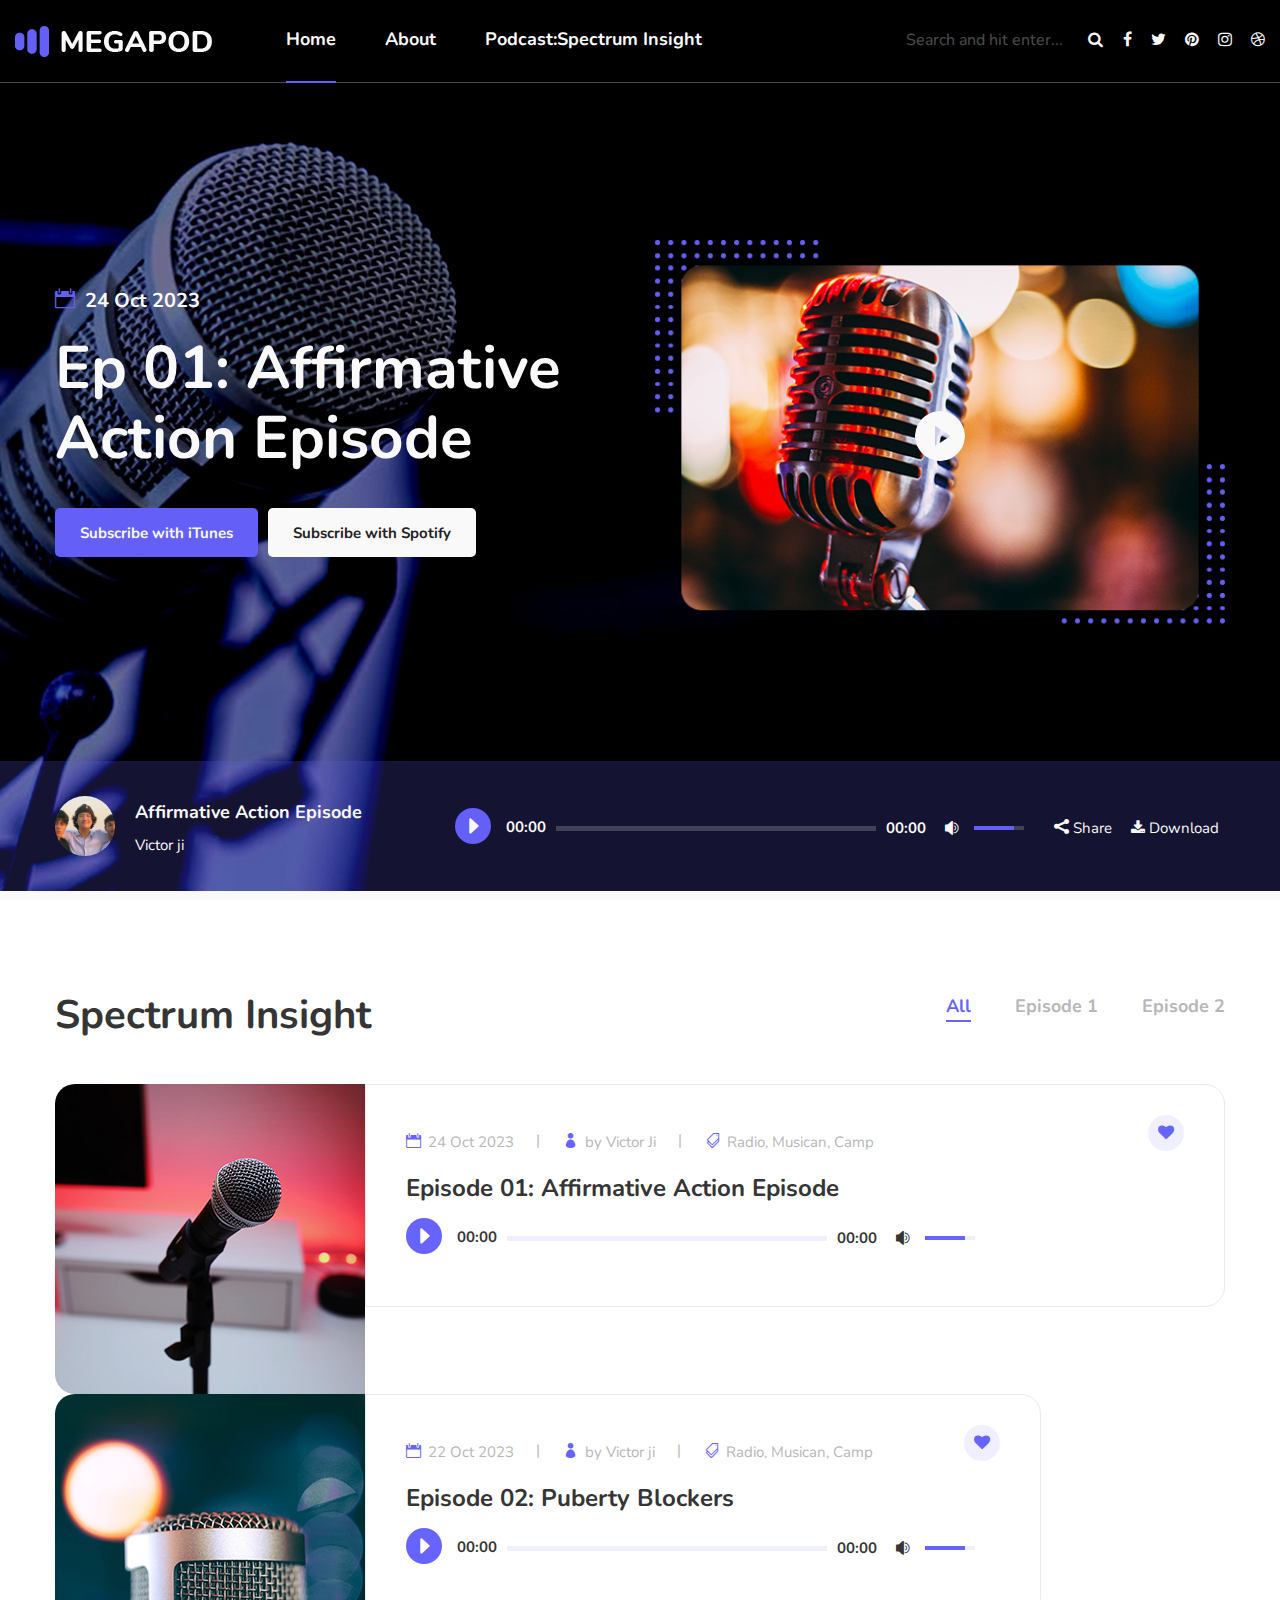
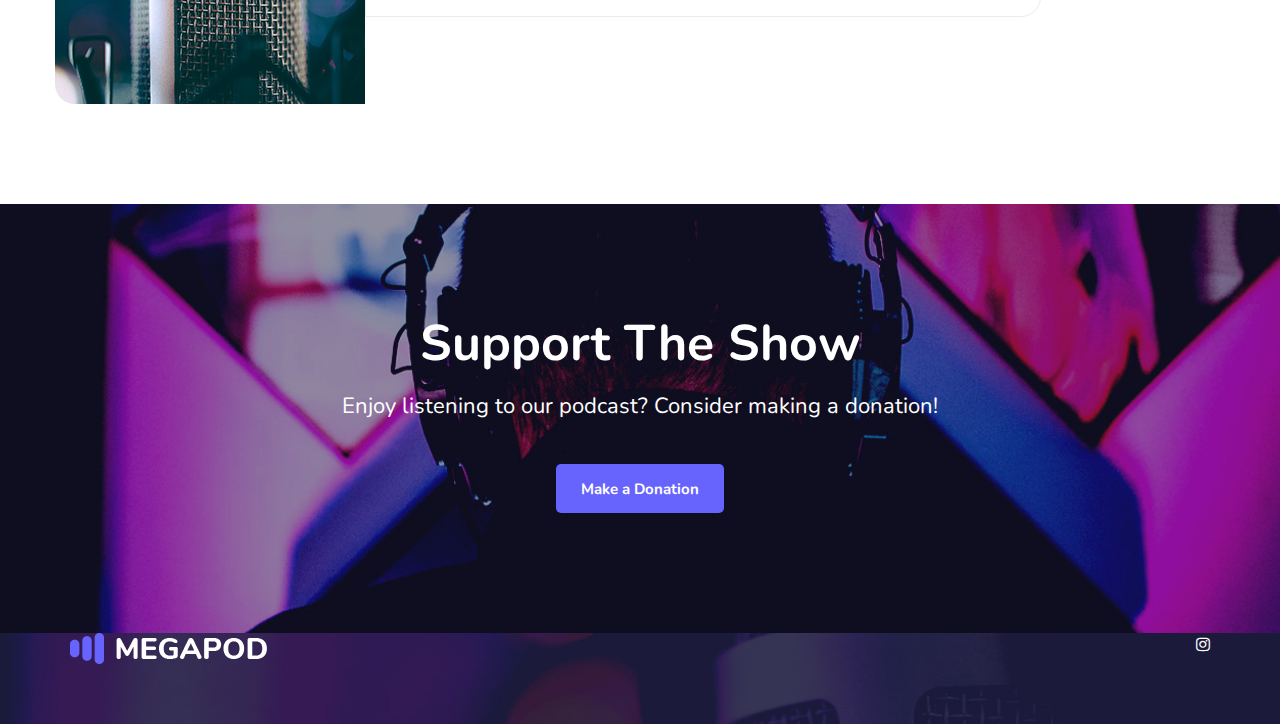
==== commit e9526b2d: "Update index.html" ====
--- a/megapod/index.html
+++ b/megapod/index.html
@@ -6,7 +6,7 @@
     <meta name="keywords" content="Megapod, unica, creative, html" />
     <meta name="viewport" content="width=device-width, initial-scale=1.0" />
     <meta http-equiv="X-UA-Compatible" content="ie=edge" />
-    <title>Megapod | Template</title>
+    <title>Megapod</title>
 
     <!-- Google Font -->
     <link
@@ -64,7 +64,7 @@
               <ul>
                 <li class="active"><a href="./index.html">Home</a></li>
                 <li><a href="./about.html">About</a></li>
-                <li><a href="./episodes.html">Episodes</a></li>
+                <li><a href="./episodes.html">Podcast:Spectrum Insight</a></li>
                 <!-- <li>
                   <a href="#">Pages</a>
                   <ul class="dropdown">
@@ -216,7 +216,7 @@
         <div class="podcast__top">
           <div class="row">
             <div class="col-lg-5 col-md-5">
-              <h2>Podcast Section</h2>
+              <h2>Spectrum Insight</h2>
             </div>
             <div class="col-lg-7 col-md-7">
               <ul class="filter__controls">
@@ -247,12 +247,12 @@
                 <h4>
                   Episode 01: Affirmative Action Episode
                 </h4>
-                <p>
+                <!-- <p>
                   Lorem ipsum dolor sit amet, consectetur adipiscing elit, sed
                   do eiusmod tempor incididunt ut labore et dolore magna aliqua.
                   Quis ipsum suspendisse ultrices gravida. Risus commodo viverra
                   maecenas accumsan lacus vel facilisis.
-                </p>
+                </p> -->
                 <div class="track__option">
                   <div
                     class="jp-jplayer jplayer"
@@ -310,10 +310,10 @@
                         </div>
                       </div>
                     </div>
-                    <div class="jp-btns">
+                    <!-- <div class="jp-btns">
                       <a href="#"><i class="social_share"></i> Share</a>
                       <a href="#"><i class="fa fa-download"></i> Download</a>
-                    </div>
+                    </div> -->
                   </div>
                 </div>
               </div>
@@ -336,12 +336,12 @@
                 <h4>
                   Episode 02: Puberty Blockers
                 </h4>
-                <p>
+                <!-- <p>
                   Lorem ipsum dolor sit amet, consectetur adipiscing elit, sed
                   do eiusmod tempor incididunt ut labore et dolore magna aliqua.
                   Quis ipsum suspendisse ultrices gravida. Risus commodo viverra
                   maecenas accumsan lacus vel facilisis.
-                </p>
+                </p> -->
                 <div class="track__option">
                   <div
                     class="jp-jplayer jplayer"
@@ -399,10 +399,10 @@
                         </div>
                       </div>
                     </div>
-                    <div class="jp-btns">
+                    <!-- <div class="jp-btns">
                       <a href="#"><i class="social_share"></i> Share</a>
                       <a href="#"><i class="fa fa-download"></i> Download</a>
-                    </div>
+                    </div> -->
                   </div>
                 </div>
               </div>
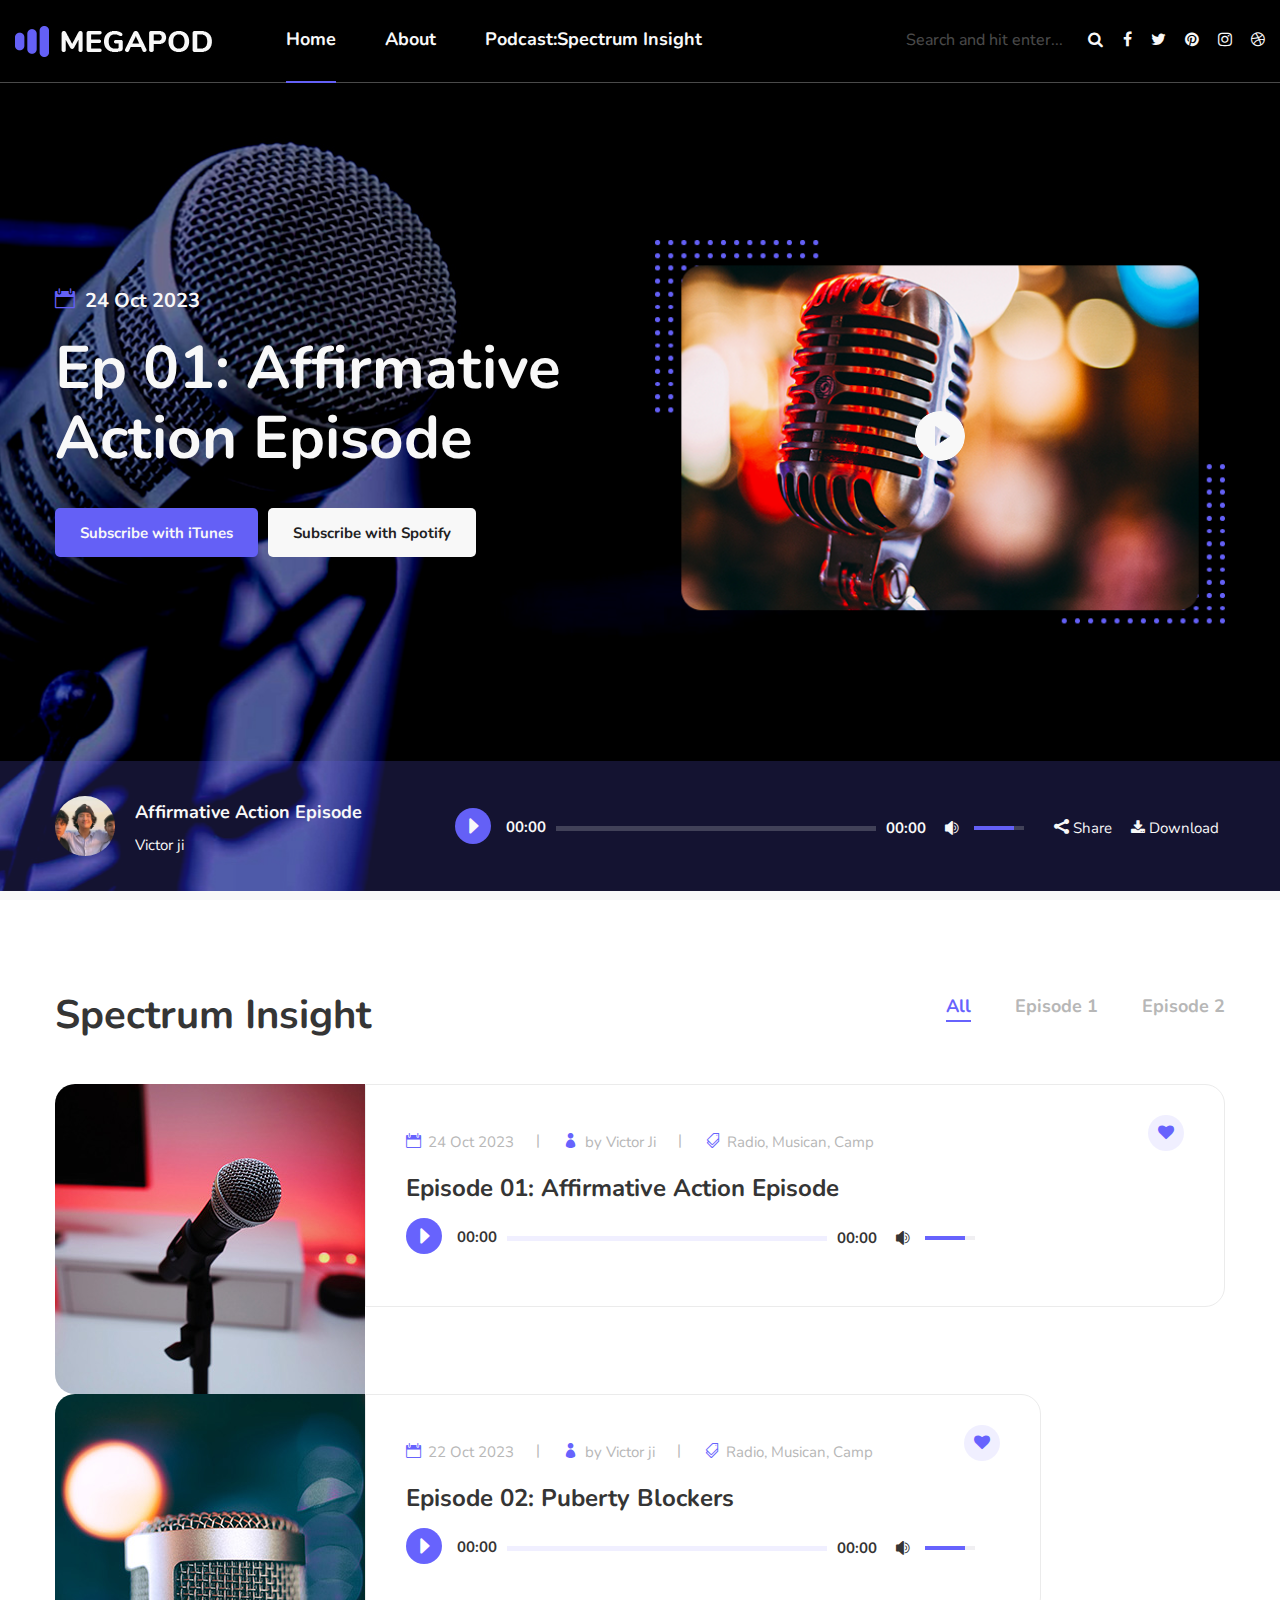
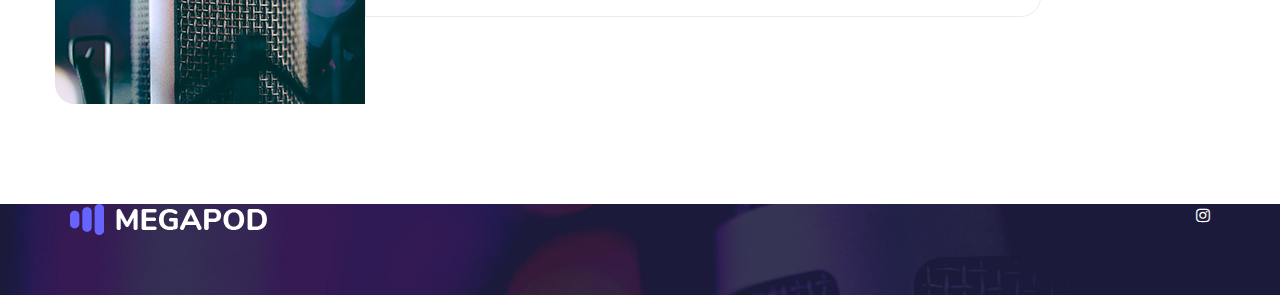
==== commit 25d46753: "Footer Update index.html" ====
--- a/megapod/index.html
+++ b/megapod/index.html
@@ -495,7 +495,7 @@
     <!-- Podcast Section End -->
 
     <!-- Call To Action Section Begin -->
-    <section class="callto spad set-bg" data-setbg="img/call-bg.jpg">
+    <!-- <section class="callto spad set-bg" data-setbg="img/call-bg.jpg">
       <div class="container">
         <div class="row">
           <div class="col-lg-12">
@@ -507,7 +507,7 @@
           </div>
         </div>
       </div>
-    </section>
+    </section> -->
     <!-- Call To Action Section End -->
 
     <!-- Episodes Section Begin -->
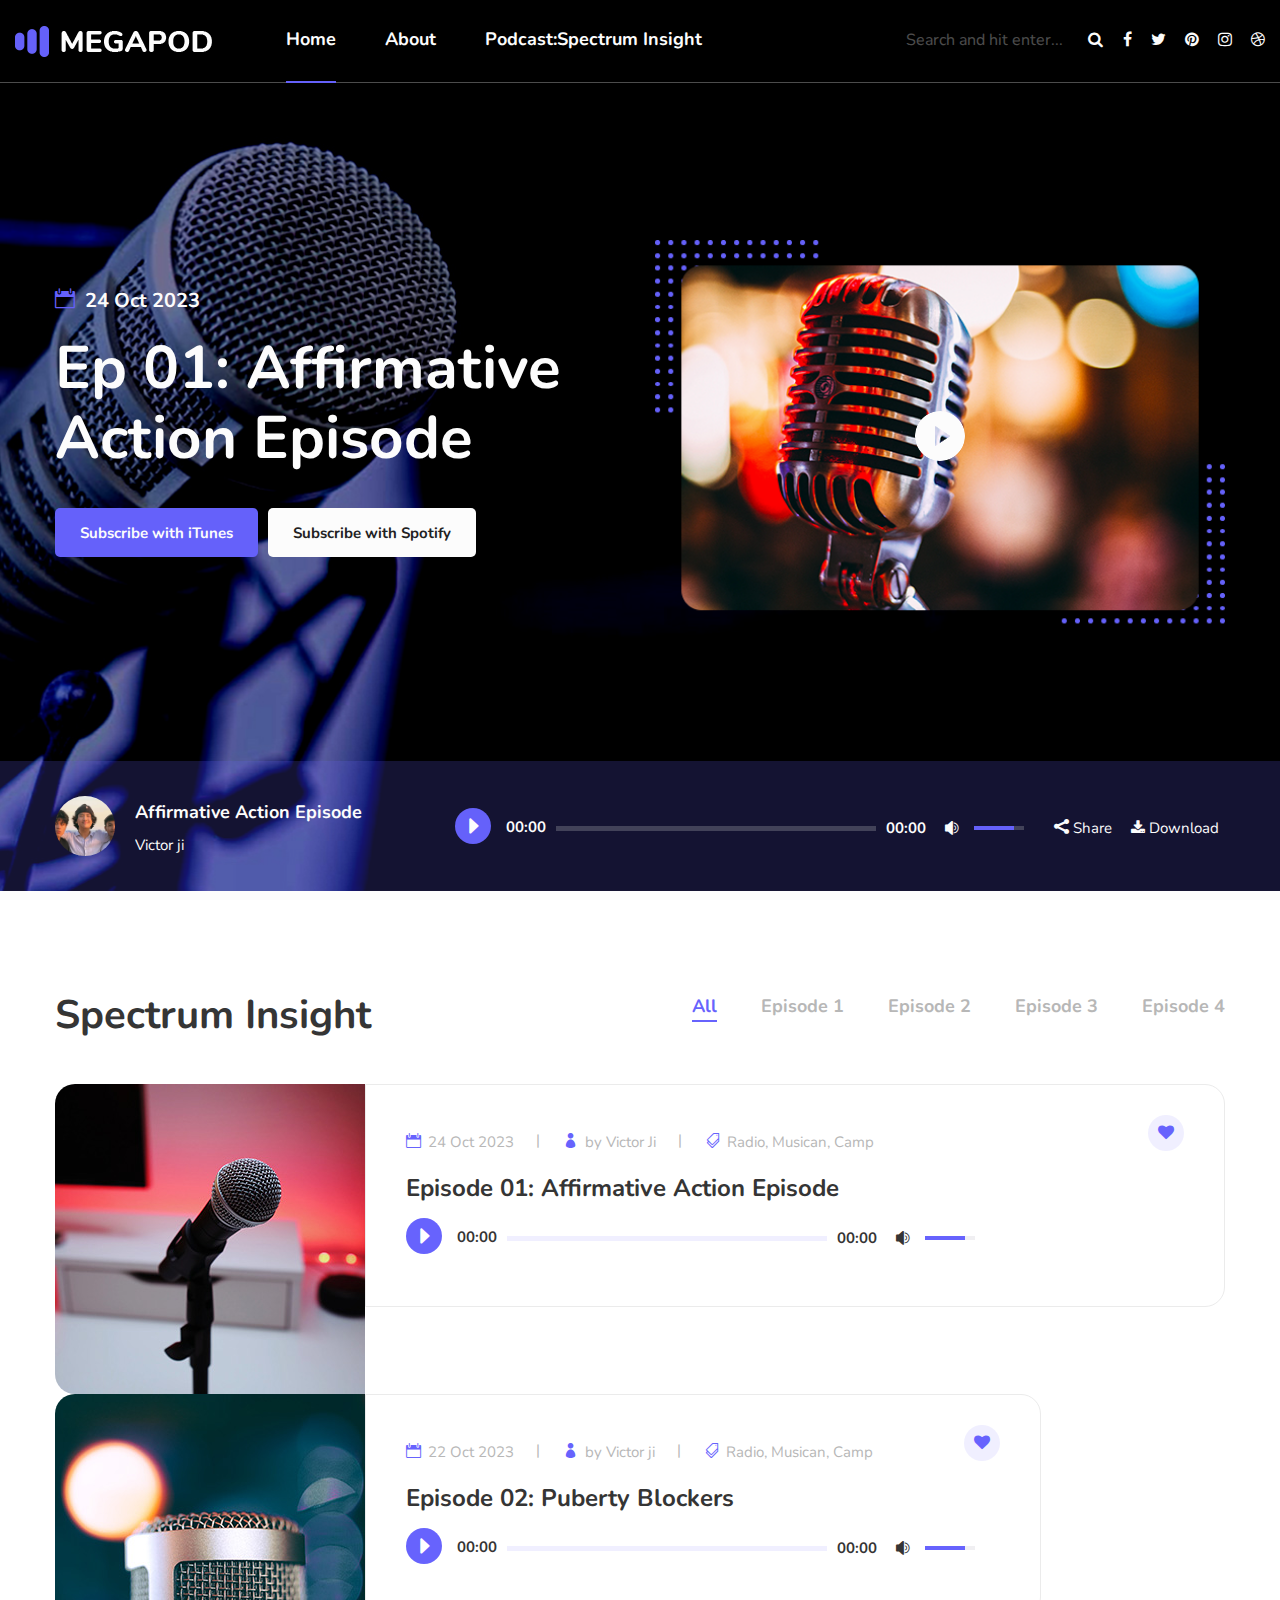
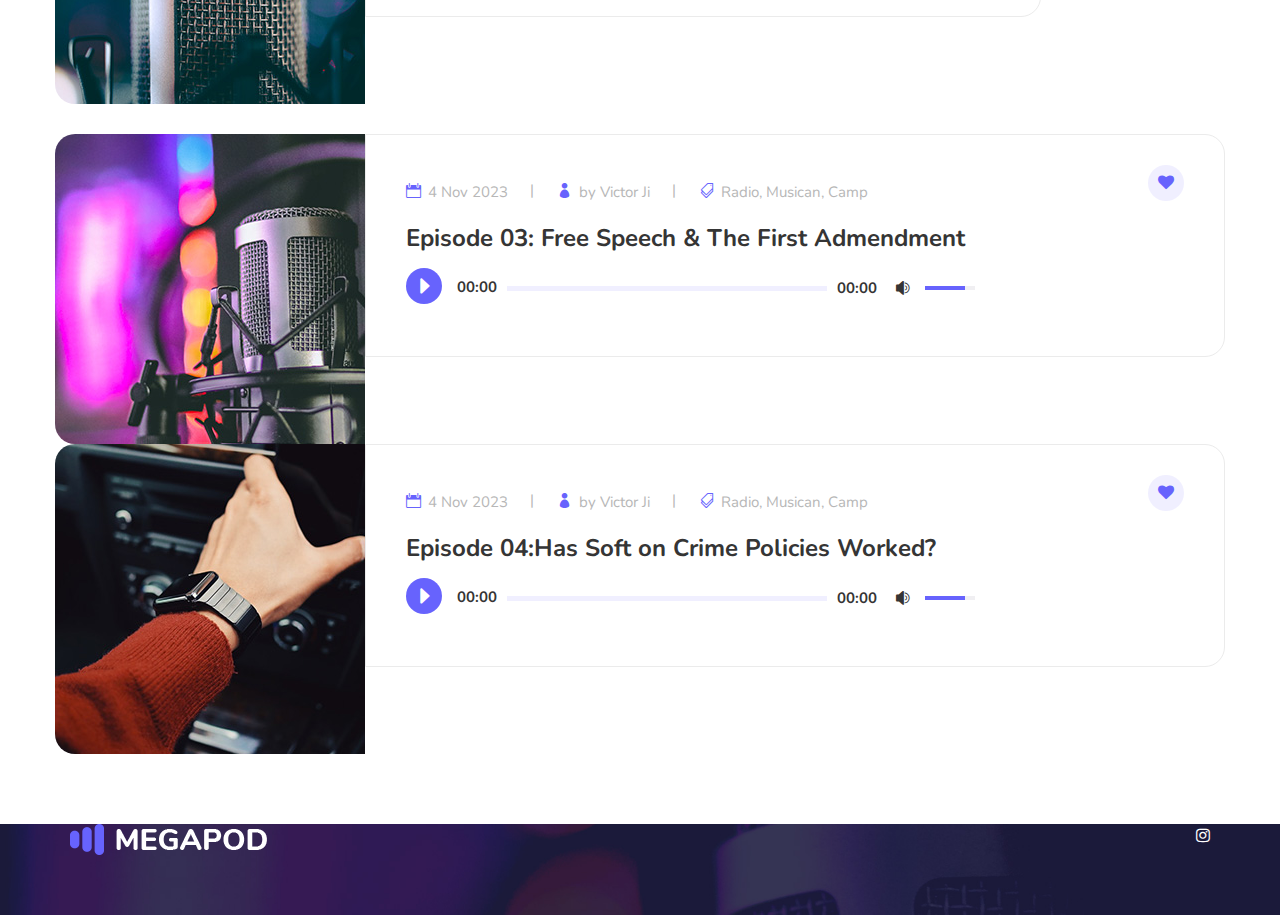
==== commit 78bb0ea8: "Update index.html" ====
--- a/megapod/index.html
+++ b/megapod/index.html
@@ -223,13 +223,14 @@
                 <li class="active" data-filter="*">All</li>
                 <li data-filter=".entrepreneurship">Episode 1</li>
                 <li data-filter=".media">Episode 2</li>
-                <!-- <li data-filter=".tech">Tech</li>
-                <li data-filter=".tutorials">Tutorials</li> -->
+                <li data-filter=".tech">Episode 3</li> 
+                <li data-filter=".tutorials">Episode 4</li> 
               </ul>
             </div>
           </div>
         </div>
         <div class="row podcast-filter">
+         
           <div class="col-lg-12 mix entrepreneurship">
             <div class="podcast__item">
               <div class="podcast__item__pic">
@@ -408,7 +409,7 @@
               </div>
             </div>
           </div>
-          <!-- <div class="col-lg-12 mix tech">
+          <div class="col-lg-12 mix tech">
             <div class="podcast__item">
               <div class="podcast__item__pic">
                 <img src="img/podcast/podcast-3.jpg" alt="" />
@@ -416,80 +417,166 @@
               <div class="podcast__item__text">
                 <a href="#" class="heart-icon"><i class="fa fa-heart"></i></a>
                 <ul>
-                  <li><span class="icon_calendar"></span> 7 Jun 2019</li>
-                  <li><span class="icon_profile"></span> by John Smith</li>
+                  <li><span class="icon_calendar"></span> 4 Nov 2023</li>
+                  <li><span class="icon_profile"></span> by Victor Ji</li>
                   <li>
                     <span class="icon_tags_alt"></span> Radio, Musican, Camp
                   </li>
                 </ul>
                 <h4>
-                  Episode 01: 6 Powerful Tips To Creating Testimonials That Sell
-                  Your
+                  Episode 03: Free Speech & The First Admendment
                 </h4>
-                <p>
+                <!-- <p>
                   Lorem ipsum dolor sit amet, consectetur adipiscing elit, sed
                   do eiusmod tempor incididunt ut labore et dolore magna aliqua.
                   Quis ipsum suspendisse ultrices gravida. Risus commodo viverra
                   maecenas accumsan lacus vel facilisis.
-                </p>
+                </p> -->
                 <div class="track__option">
                   <div
                     class="jp-jplayer jplayer"
                     data-ancestor=".jp_container-3"
-                    data-url="music-files/5.mp3"
+                    data-url="music-files\Affirmative Action Episode.mp3"
                   ></div>
                   <div
                     class="jp-audio jp_container-3"
                     role="application"
                     aria-label="media player"
                   >
-                    <div class="jp-gui jp-interface">
-                    Player Controls -->
-                
-          <!-- <div class="col-lg-12 mix tutorials">
-            <div class="podcast__item">
-              <div class="podcast__item__pic">
-                <img src="img/podcast/podcast-4.jpg" alt="" />
-              </div>
-              <div class="podcast__item__text">
-                <a href="#" class="heart-icon"><i class="fa fa-heart"></i></a>
-                <ul>
-                  <li><span class="icon_calendar"></span> 7 Jun 2019</li>
-                  <li><span class="icon_profile"></span> by John Smith</li>
-                  <li>
-                    <span class="icon_tags_alt"></span> Radio, Musican, Camp
-                  </li>
-                </ul>
-                <h4>
-                  Episode 01: 6 Powerful Tips To Creating Testimonials That Sell
-                  Your
-                </h4>
-                <p>
+                  <div class="jp-gui jp-interface">
+                    <!-- Player Controls -->
+                    <div class="player_controls_box">
+                      <button
+                        class="jp-play player_button"
+                        tabindex="0"
+                      ></button>
+                    </div>
+                    <!-- Progress Bar -->
+                    <div class="player_bars">
+                      <div class="jp-progress">
+                        <div class="jp-seek-bar">
+                          <div>
+                            <div class="jp-play-bar">
+                              <div
+                                class="jp-current-time"
+                                role="timer"
+                                aria-label="time"
+                              >
+                                0:00
+                              </div>
+                            </div>
+                          </div>
+                        </div>
+                      </div>
+                      <div
+                        class="jp-duration ml-auto"
+                        role="timer"
+                        aria-label="duration"
+                      >
+                        00:00
+                      </div>
+                    </div>
+                    <!-- Volume Controls -->
+                    <div class="jp-volume-controls">
+                      <button class="jp-mute" tabindex="0">
+                        <span class="icon_volume-high"></span>
+                      </button>
+                      <div class="jp-volume-bar">
+                        <div
+                          class="jp-volume-bar-value"
+                          style="width: 0%"
+                        ></div>
+                      </div>
+                    </div>
+                  </div>
+                  </div>
+                  </div>
+                </div>
+                  </div></div>
+                  <div class="col-lg-12 mix tutorials">
+                    <div class="podcast__item">
+                      <div class="podcast__item__pic">
+                        <img src="img\podcast\podcast-4.jpg" alt="" />
+                      </div>
+                      <div class="podcast__item__text">
+                        <a href="#" class="heart-icon"><i class="fa fa-heart"></i></a>
+                        <ul>
+                          <li><span class="icon_calendar"></span> 4 Nov 2023</li>
+                          <li><span class="icon_profile"></span> by Victor Ji</li>
+                          <li>
+                            <span class="icon_tags_alt"></span> Radio, Musican, Camp
+                          </li>
+                        </ul>
+                        <h4>
+                          Episode 04:Has Soft on Crime Policies Worked?
+                        </h4>
+                <!-- <p>
                   Lorem ipsum dolor sit amet, consectetur adipiscing elit, sed
                   do eiusmod tempor incididunt ut labore et dolore magna aliqua.
                   Quis ipsum suspendisse ultrices gravida. Risus commodo viverra
                   maecenas accumsan lacus vel facilisis.
-                </p>
+                </p> -->
                 <div class="track__option">
                   <div
                     class="jp-jplayer jplayer"
                     data-ancestor=".jp_container-4"
-                    data-url="music-files/6.mp3"
+                    data-url="music-files\Affirmative Action Episode.mp3"
                   ></div>
                   <div
-                    class="jp-audio jp_container-4"
+                    class="jp-audio jp_container-1"
                     role="application"
                     aria-label="media player"
                   >
                     <div class="jp-gui jp-interface">
-                       Player Controls -->
-                      <!-- <div class="player_controls_box">
-                        <button
-                          class="jp-play player_button"
-                          tabindex="0"
-                        ></button>
-                      </div>
-                       Progress Bar -->
+                    <!-- Player Controls -->
+                    <div class="player_controls_box">
+                      <button
+                        class="jp-play player_button"
+                        tabindex="0"
+                      ></button>
+                    </div>
+                    <!-- Progress Bar -->
+                    <div class="player_bars">
+                      <div class="jp-progress">
+                        <div class="jp-seek-bar">
+                          <div>
+                            <div class="jp-play-bar">
+                              <div
+                                class="jp-current-time"
+                                role="timer"
+                                aria-label="time"
+                              >
+                                0:00
+                              </div>
+                            </div>
+                          </div>
+                        </div>
+                      </div>
+                      <div
+                        class="jp-duration ml-auto"
+                        role="timer"
+                        aria-label="duration"
+                      >
+                        00:00
+                      </div>
+                    </div>
+                    <!-- Volume Controls -->
+                    <div class="jp-volume-controls">
+                      <button class="jp-mute" tabindex="0">
+                        <span class="icon_volume-high"></span>
+                      </button>
+                      <div class="jp-volume-bar">
+                        <div
+                          class="jp-volume-bar-value"
+                          style="width: 0%"
+                        ></div>
+                      </div>
+                    </div>
+                  </div>
+                  </div>
+                  </div>
+                </div>
+                       
                     
     </section> 
     <!-- Podcast Section End -->
